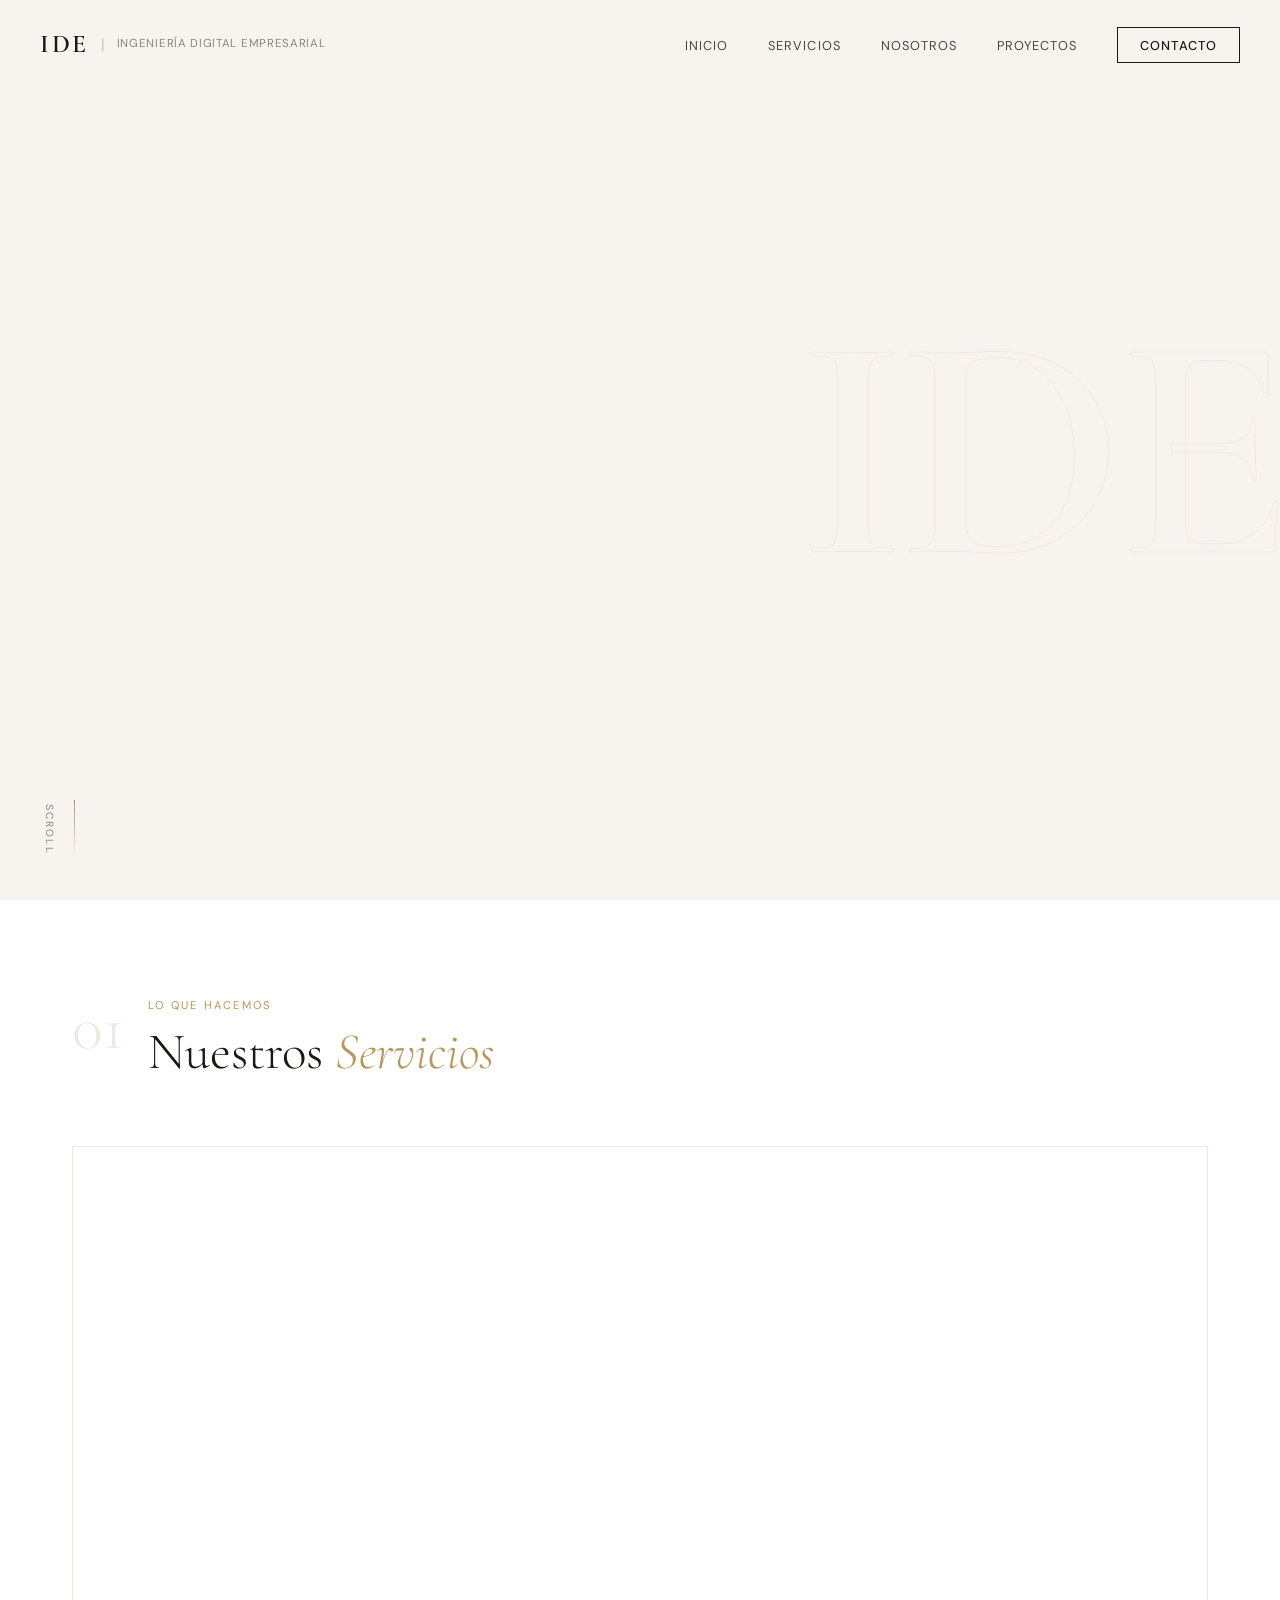
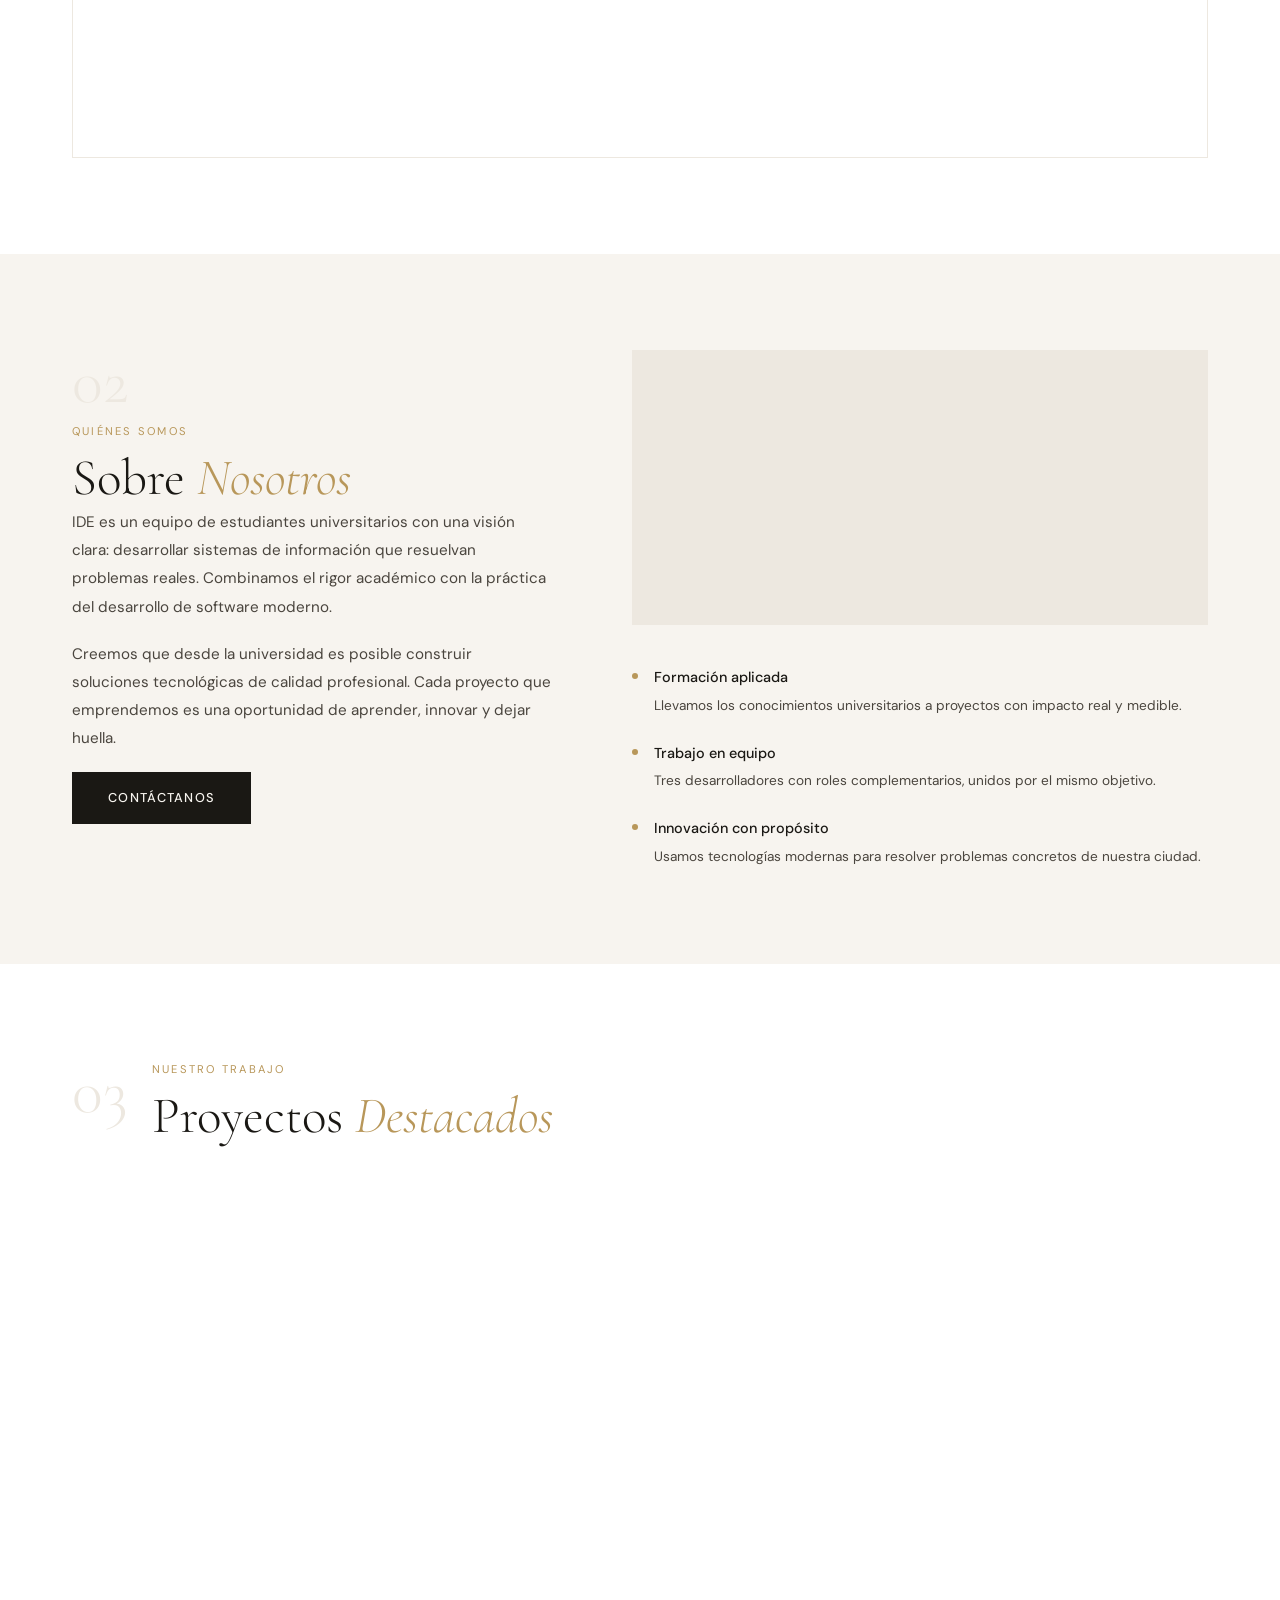
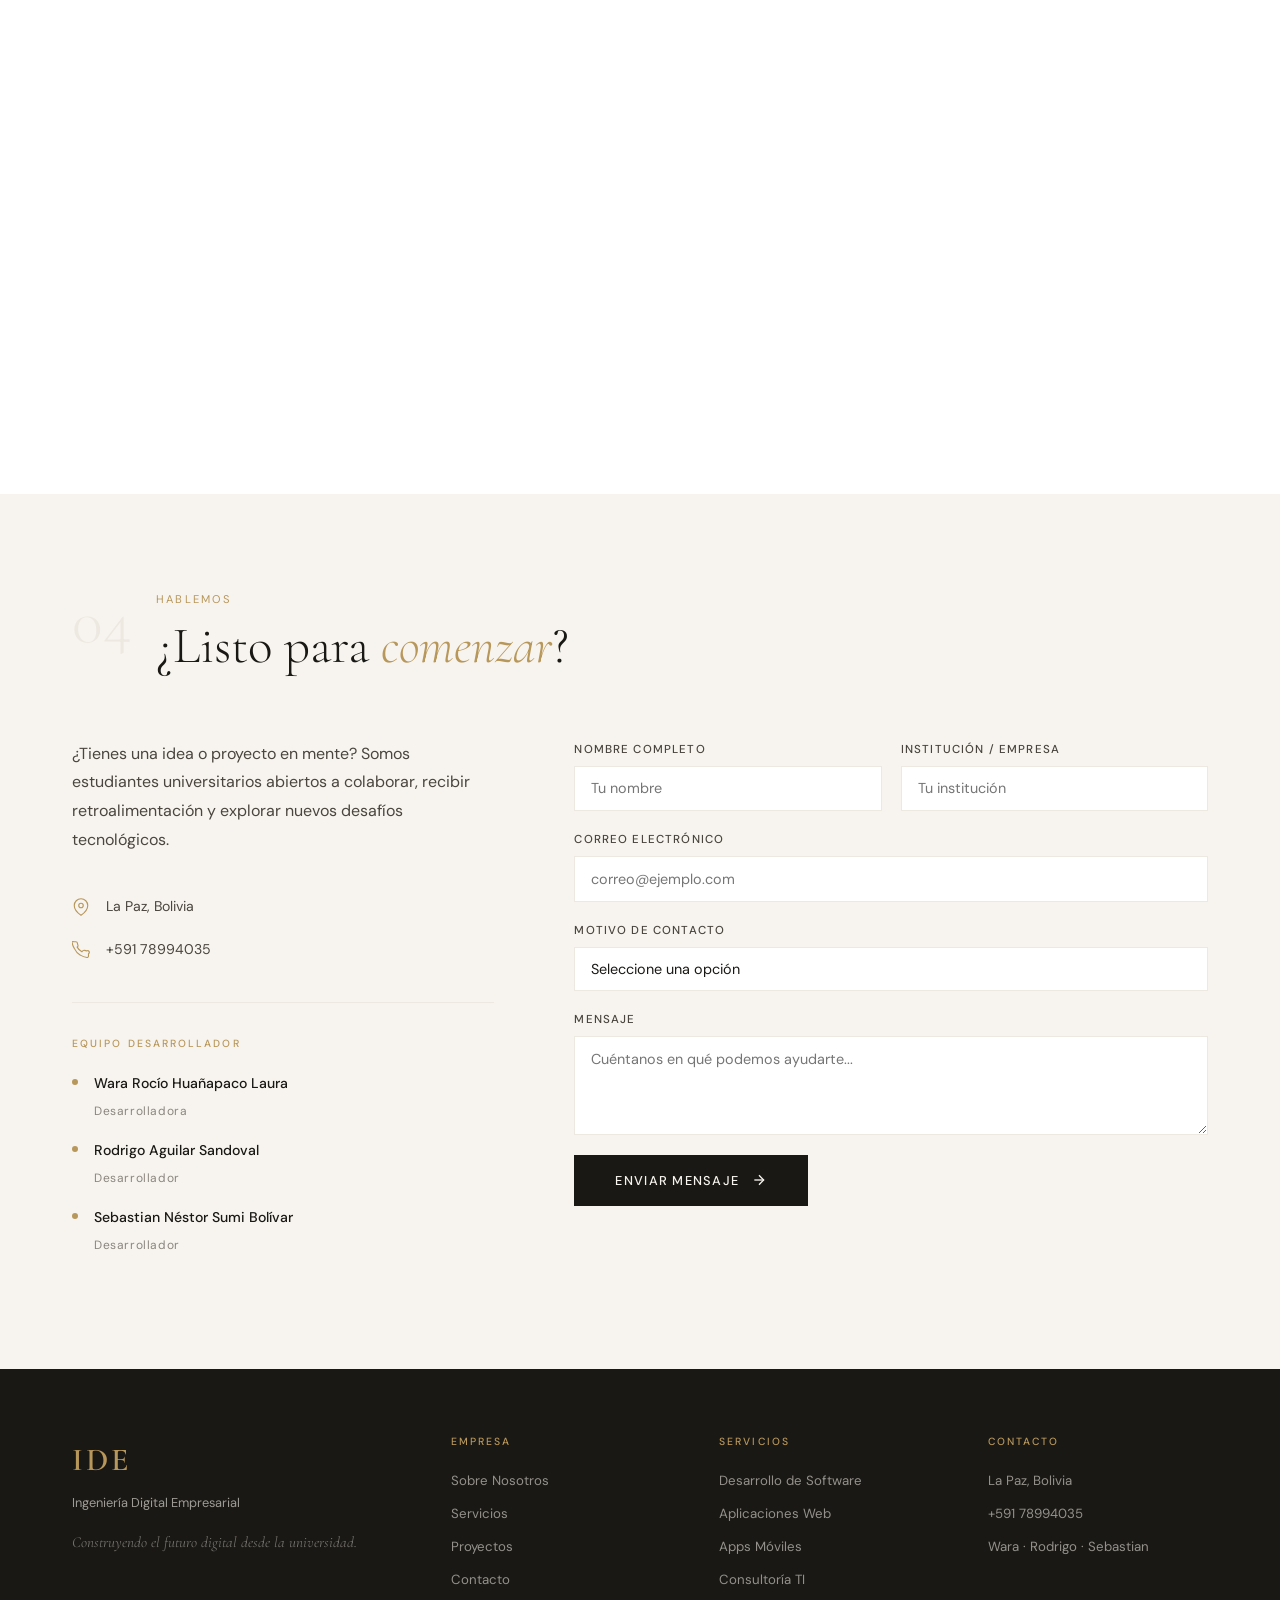
==== index.html @ 684f872c "Mi primer commit" ====
<!DOCTYPE html>
<html lang="es">
<head>
  <meta charset="UTF-8" />
  <meta name="viewport" content="width=device-width, initial-scale=1.0"/>
  <title>IDE — Ingeniería Digital Empresarial</title>
  <link rel="stylesheet" href="css/styles.css" />
  <link rel="preconnect" href="https://fonts.googleapis.com">
  <link rel="preconnect" href="https://fonts.gstatic.com" crossorigin>
  <link href="https://fonts.googleapis.com/css2?family=Cormorant+Garamond:ital,wght@0,300;0,400;0,600;1,300;1,400&family=DM+Sans:wght@300;400;500&display=swap" rel="stylesheet">
</head>
<body>

  <!-- NAVEGACIÓN -->
  <nav class="navbar" id="navbar">
    <div class="nav-logo">
      <span class="logo-acronym">IDE</span>
      <span class="logo-divider">|</span>
      <span class="logo-full">Ingeniería Digital Empresarial</span>
    </div>
    <ul class="nav-links">
      <li><a href="#inicio">Inicio</a></li>
      <li><a href="#servicios">Servicios</a></li>
      <li><a href="#nosotros">Nosotros</a></li>
      <li><a href="#proyectos">Proyectos</a></li>
      <li><a href="#contacto" class="nav-cta">Contacto</a></li>
    </ul>
    <button class="hamburger" id="hamburger" aria-label="Menú">
      <span></span><span></span><span></span>
    </button>
  </nav>

  <!-- MENÚ MÓVIL -->
  <div class="mobile-menu" id="mobileMenu">
    <ul>
      <li><a href="#inicio" class="mobile-link">Inicio</a></li>
      <li><a href="#servicios" class="mobile-link">Servicios</a></li>
      <li><a href="#nosotros" class="mobile-link">Nosotros</a></li>
      <li><a href="#proyectos" class="mobile-link">Proyectos</a></li>
      <li><a href="#contacto" class="mobile-link">Contacto</a></li>
    </ul>
  </div>

  <!-- SECCIÓN HERO / INICIO -->
  <section class="hero" id="inicio">
    <div class="hero-bg-text">IDE</div>

    <div class="hero-content">
      <p class="hero-eyebrow reveal">Ingeniería Digital Empresarial — La Paz, Bolivia</p>
      <h1 class="hero-title reveal">
        Desarrollamos<br/>
        <em>hoy</em> lo que<br/>
        necesitas mañana.
      </h1>
      <p class="hero-subtitle reveal">
        Somos una empresa boliviana de desarrollo de sistemas orientada a empresas privadas e instituciones públicas. Construimos software a medida, aplicaciones web, bases de datos y soluciones de consultoría TI que impulsan la transformación digital de su organización.
      </p>
      <div class="hero-actions reveal">
        <a href="#servicios" class="btn-primary">Nuestros servicios</a>
        <a href="#proyectos" class="btn-ghost">Ver proyectos →</a>
      </div>
    </div>

    <div class="hero-badges reveal">
      <div class="hero-badge">
        <svg viewBox="0 0 20 20" fill="none" stroke="currentColor" stroke-width="1.4">
          <rect x="2" y="4" width="16" height="11" rx="1.5"/>
          <path d="M7 18h6M10 15v3" stroke-linecap="round"/>
          <path d="M6 9l2 2 4-4" stroke-linecap="round" stroke-linejoin="round"/>
        </svg>
        Software a medida
      </div>
      <div class="hero-badge">
        <svg viewBox="0 0 20 20" fill="none" stroke="currentColor" stroke-width="1.4">
          <circle cx="10" cy="10" r="7"/>
          <path d="M3 10h14M10 3c-2 2-3 4.5-3 7s1 5 3 7M10 3c2 2 3 4.5 3 7s-1 5-3 7"/>
        </svg>
        Aplicaciones web
      </div>
      <div class="hero-badge">
        <svg viewBox="0 0 20 20" fill="none" stroke="currentColor" stroke-width="1.4">
          <ellipse cx="10" cy="6" rx="7" ry="2.5"/>
          <path d="M3 6v4c0 1.4 3.1 2.5 7 2.5s7-1.1 7-2.5V6"/>
          <path d="M3 10v4c0 1.4 3.1 2.5 7 2.5s7-1.1 7-2.5v-4"/>
        </svg>
        Bases de datos
      </div>
      <div class="hero-badge">
        <svg viewBox="0 0 20 20" fill="none" stroke="currentColor" stroke-width="1.4">
          <circle cx="10" cy="10" r="3"/>
          <path d="M10 2v2M10 16v2M2 10h2M16 10h2M4.2 4.2l1.4 1.4M14.4 14.4l1.4 1.4M4.2 15.8l1.4-1.4M14.4 5.6l1.4-1.4"/>
        </svg>
        Consultoría TI
      </div>
    </div>

    <div class="hero-scroll">
      <span>Scroll</span>
      <div class="scroll-line"></div>
    </div>
  </section>

  <!-- SECCIÓN SERVICIOS -->
  <section class="services" id="servicios">
    <div class="container">
      <div class="section-header">
        <span class="section-number">01</span>
        <div>
          <p class="section-label">Lo que hacemos</p>
          <h2 class="section-title">Nuestros <em>Servicios</em></h2>
        </div>
      </div>

      <div class="services-grid">
        <div class="service-card reveal-card">
          <div class="service-icon">
            <svg viewBox="0 0 40 40" fill="none" xmlns="http://www.w3.org/2000/svg">
              <rect x="4" y="8" width="32" height="22" rx="2" stroke="currentColor" stroke-width="1.5"/>
              <path d="M13 36h14M20 30v6" stroke="currentColor" stroke-width="1.5" stroke-linecap="round"/>
              <path d="M10 16l4 4-4 4M18 24h8" stroke="currentColor" stroke-width="1.5" stroke-linecap="round" stroke-linejoin="round"/>
            </svg>
          </div>
          <h3>Desarrollo de Software</h3>
          <p>Sistemas a medida diseñados para optimizar sus operaciones empresariales con tecnología de vanguardia.</p>
          <a href="#contacto" class="service-link">Saber más →</a>
        </div>

        <div class="service-card reveal-card">
          <div class="service-icon">
            <svg viewBox="0 0 40 40" fill="none" xmlns="http://www.w3.org/2000/svg">
              <circle cx="20" cy="20" r="14" stroke="currentColor" stroke-width="1.5"/>
              <path d="M6 20h28M20 6c-4 4-6 9-6 14s2 10 6 14M20 6c4 4 6 9 6 14s-2 10-6 14" stroke="currentColor" stroke-width="1.5"/>
            </svg>
          </div>
          <h3>Aplicaciones Web</h3>
          <p>Plataformas digitales responsivas y de alto rendimiento que conectan su negocio con el mundo.</p>
          <a href="#contacto" class="service-link">Saber más →</a>
        </div>

        <div class="service-card reveal-card">
          <div class="service-icon">
            <svg viewBox="0 0 40 40" fill="none" xmlns="http://www.w3.org/2000/svg">
              <rect x="8" y="6" width="16" height="28" rx="2" stroke="currentColor" stroke-width="1.5"/>
              <rect x="18" y="10" width="14" height="22" rx="2" stroke="currentColor" stroke-width="1.5"/>
              <circle cx="16" cy="30" r="1.5" fill="currentColor"/>
            </svg>
          </div>
          <h3>Apps Móviles</h3>
          <p>Aplicaciones nativas y multiplataforma que llevan su empresa a la palma de la mano de sus clientes.</p>
          <a href="#contacto" class="service-link">Saber más →</a>
        </div>

        <div class="service-card reveal-card">
          <div class="service-icon">
            <svg viewBox="0 0 40 40" fill="none" xmlns="http://www.w3.org/2000/svg">
              <path d="M8 14l12-8 12 8v14l-12 8-12-8V14z" stroke="currentColor" stroke-width="1.5"/>
              <path d="M8 14l12 8 12-8M20 22v14" stroke="currentColor" stroke-width="1.5"/>
            </svg>
          </div>
          <h3>Bases de Datos</h3>
          <p>Arquitectura y gestión de datos empresariales con seguridad, integridad y eficiencia garantizadas.</p>
          <a href="#contacto" class="service-link">Saber más →</a>
        </div>

        <div class="service-card reveal-card">
          <div class="service-icon">
            <svg viewBox="0 0 40 40" fill="none" xmlns="http://www.w3.org/2000/svg">
              <path d="M20 4l14 7v10c0 7-6 13-14 15C12 34 6 28 6 21V11L20 4z" stroke="currentColor" stroke-width="1.5"/>
              <path d="M14 20l4 4 8-8" stroke="currentColor" stroke-width="1.5" stroke-linecap="round" stroke-linejoin="round"/>
            </svg>
          </div>
          <h3>Ciberseguridad</h3>
          <p>Protección integral de activos digitales, auditorías de seguridad y sistemas de defensa proactiva.</p>
          <a href="#contacto" class="service-link">Saber más →</a>
        </div>

        <div class="service-card reveal-card">
          <div class="service-icon">
            <svg viewBox="0 0 40 40" fill="none" xmlns="http://www.w3.org/2000/svg">
              <rect x="4" y="10" width="14" height="10" rx="2" stroke="currentColor" stroke-width="1.5"/>
              <rect x="22" y="10" width="14" height="10" rx="2" stroke="currentColor" stroke-width="1.5"/>
              <rect x="13" y="26" width="14" height="10" rx="2" stroke="currentColor" stroke-width="1.5"/>
              <path d="M11 20v3h18v-3M20 23v3" stroke="currentColor" stroke-width="1.5" stroke-linecap="round"/>
            </svg>
          </div>
          <h3>Consultoría TI</h3>
          <p>Asesoría estratégica en transformación digital, arquitectura de sistemas e innovación tecnológica.</p>
          <a href="#contacto" class="service-link">Saber más →</a>
        </div>
      </div>
    </div>
  </section>

  <!-- SECCIÓN SOBRE NOSOTROS -->
  <section class="about" id="nosotros">
    <div class="container">
      <div class="about-grid">
        <div class="about-left">
          <span class="section-number">02</span>
          <p class="section-label">Quiénes somos</p>
          <h2 class="section-title">Sobre <em>Nosotros</em></h2>
          <p class="about-desc">
            IDE es un equipo de estudiantes universitarios con una visión clara: desarrollar sistemas de información que resuelvan problemas reales. Combinamos el rigor académico con la práctica del desarrollo de software moderno.
          </p>
          <p class="about-desc">
            Creemos que desde la universidad es posible construir soluciones tecnológicas de calidad profesional. Cada proyecto que emprendemos es una oportunidad de aprender, innovar y dejar huella.
          </p>
          <a href="#contacto" class="btn-primary">Contáctanos</a>
        </div>

        <div class="about-right">
          <div class="stats-grid">
            <div class="stat-item reveal-card">
              <span class="stat-number">1</span>
              <span class="stat-label">Proyecto en desarrollo</span>
            </div>
            <div class="stat-item reveal-card">
              <span class="stat-number">3</span>
              <span class="stat-label">Desarrolladores</span>
            </div>
            <div class="stat-item reveal-card">
              <span class="stat-number">100</span>
              <span class="stat-label">% Compromiso académico</span>
            </div>
            <div class="stat-item reveal-card">
              <span class="stat-number">6</span>
              <span class="stat-label">Tecnologías aplicadas</span>
            </div>
          </div>

          <div class="values-list">
            <div class="value-item">
              <span class="value-dot"></span>
              <div>
                <strong>Formación aplicada</strong>
                <p>Llevamos los conocimientos universitarios a proyectos con impacto real y medible.</p>
              </div>
            </div>
            <div class="value-item">
              <span class="value-dot"></span>
              <div>
                <strong>Trabajo en equipo</strong>
                <p>Tres desarrolladores con roles complementarios, unidos por el mismo objetivo.</p>
              </div>
            </div>
            <div class="value-item">
              <span class="value-dot"></span>
              <div>
                <strong>Innovación con propósito</strong>
                <p>Usamos tecnologías modernas para resolver problemas concretos de nuestra ciudad.</p>
              </div>
            </div>
          </div>
        </div>
      </div>
    </div>
  </section>

  <!-- SECCIÓN PORTAFOLIO / PROYECTOS -->
  <section class="portfolio" id="proyectos">
    <div class="container">
      <div class="section-header">
        <span class="section-number">03</span>
        <div>
          <p class="section-label">Nuestro trabajo</p>
          <h2 class="section-title">Proyectos <em>Destacados</em></h2>
        </div>
      </div>

      <div class="portfolio-grid portfolio-single">
        <div class="portfolio-item large reveal-card">
          <div class="portfolio-img portfolio-img-1"></div>
          <div class="portfolio-info">
            <span class="portfolio-tag">Sistema de Información Geográfica · En Desarrollo</span>
            <h3>SIG para la Planificación y Toma de Decisiones en la Selección de Establecimientos de Entretenimiento Nocturno en La Paz</h3>
            <p>Proyecto universitario que integra tecnología de información geográfica (GIS) para analizar, visualizar y apoyar la toma de decisiones en la localización de establecimientos de entretenimiento nocturno en la ciudad de La Paz. El sistema permite cruzar variables espaciales, demográficas y normativas para generar recomendaciones fundamentadas.</p>
            <div class="portfolio-badges">
              <span class="portfolio-badge">GIS / Mapas</span>
              <span class="portfolio-badge">Análisis espacial</span>
              <span class="portfolio-badge">Toma de decisiones</span>
              <span class="portfolio-badge">La Paz, Bolivia</span>
            </div>
            <a href="#contacto" class="portfolio-link">Contactar al equipo →</a>
          </div>
        </div>

        <div class="portfolio-coming reveal-card">
          <div class="coming-icon">
            <svg viewBox="0 0 40 40" fill="none" xmlns="http://www.w3.org/2000/svg">
              <circle cx="20" cy="20" r="15" stroke="currentColor" stroke-width="1.2" stroke-dasharray="4 3"/>
              <path d="M20 12v8l5 3" stroke="currentColor" stroke-width="1.5" stroke-linecap="round"/>
            </svg>
          </div>
          <p class="coming-label">Próximos proyectos</p>
          <p class="coming-desc">Estamos en constante desarrollo. Nuevos sistemas se sumarán a medida que avancemos en nuestra formación.</p>
        </div>
      </div>
    </div>
  </section>

  <!-- SECCIÓN CONTACTO -->
  <section class="contact" id="contacto">
    <div class="container">
      <div class="section-header">
        <span class="section-number">04</span>
        <div>
          <p class="section-label">Hablemos</p>
          <h2 class="section-title">¿Listo para <em>comenzar</em>?</h2>
        </div>
      </div>

      <div class="contact-grid">
        <div class="contact-info">
          <p class="contact-intro">
            ¿Tienes una idea o proyecto en mente? Somos estudiantes universitarios abiertos a colaborar, recibir retroalimentación y explorar nuevos desafíos tecnológicos.
          </p>
          <div class="contact-details">
            <div class="contact-item">
              <svg viewBox="0 0 24 24" fill="none" stroke="currentColor" stroke-width="1.5">
                <path d="M21 10c0 7-9 13-9 13s-9-6-9-13a9 9 0 0118 0z"/>
                <circle cx="12" cy="10" r="3"/>
              </svg>
              <span>La Paz, Bolivia</span>
            </div>
            <div class="contact-item">
              <svg viewBox="0 0 24 24" fill="none" stroke="currentColor" stroke-width="1.5">
                <path d="M22 16.92v3a2 2 0 01-2.18 2 19.79 19.79 0 01-8.63-3.07A19.5 19.5 0 013.07 9.81a19.79 19.79 0 01-3.07-8.68A2 2 0 012.18 1h3a2 2 0 012 1.72c.127.96.361 1.903.7 2.81a2 2 0 01-.45 2.11L6.91 8.16a16 16 0 006.29 6.29l1.52-1.52a2 2 0 012.11-.45c.907.339 1.85.573 2.81.7A2 2 0 0122 16.92z"/>
              </svg>
              <span>+591 78994035</span>
            </div>
          </div>

          <div class="team-list">
            <p class="team-title">Equipo desarrollador</p>
            <div class="team-member">
              <span class="team-dot"></span>
              <div>
                <strong>Wara Rocío Huañapaco Laura</strong>
                <span>Desarrolladora</span>
              </div>
            </div>
            <div class="team-member">
              <span class="team-dot"></span>
              <div>
                <strong>Rodrigo Aguilar Sandoval</strong>
                <span>Desarrollador</span>
              </div>
            </div>
            <div class="team-member">
              <span class="team-dot"></span>
              <div>
                <strong>Sebastian Néstor Sumi Bolívar</strong>
                <span>Desarrollador</span>
              </div>
            </div>
          </div>
        </div>

        <form class="contact-form" id="contactForm">
          <div class="form-row">
            <div class="form-group">
              <label for="nombre">Nombre completo</label>
              <input type="text" id="nombre" name="nombre" placeholder="Tu nombre" required/>
            </div>
            <div class="form-group">
              <label for="empresa">Institución / Empresa</label>
              <input type="text" id="empresa" name="empresa" placeholder="Tu institución"/>
            </div>
          </div>
          <div class="form-group">
            <label for="email">Correo electrónico</label>
            <input type="email" id="email" name="email" placeholder="correo@ejemplo.com" required/>
          </div>
          <div class="form-group">
            <label for="servicio">Motivo de contacto</label>
            <select id="servicio" name="servicio">
              <option value="">Seleccione una opción</option>
              <option>Consulta sobre el proyecto SIG</option>
              <option>Propuesta de colaboración</option>
              <option>Desarrollo de software</option>
              <option>Otro</option>
            </select>
          </div>
          <div class="form-group">
            <label for="mensaje">Mensaje</label>
            <textarea id="mensaje" name="mensaje" rows="4" placeholder="Cuéntanos en qué podemos ayudarte..."></textarea>
          </div>
          <button type="submit" class="btn-submit">
            <span>Enviar mensaje</span>
            <svg viewBox="0 0 24 24" fill="none" stroke="currentColor" stroke-width="2">
              <line x1="5" y1="12" x2="19" y2="12"/>
              <polyline points="12 5 19 12 12 19"/>
            </svg>
          </button>
          <div class="form-success" id="formSuccess">
            ✓ Mensaje enviado. Nos pondremos en contacto pronto.
          </div>
      </div>
    </div>
  </section>

  <!-- FOOTER -->
  <footer class="footer">
    <div class="container">
      <div class="footer-top">
        <div class="footer-brand">
          <span class="logo-acronym">IDE</span>
          <p>Ingeniería Digital Empresarial</p>
          <p class="footer-tagline">Construyendo el futuro digital desde la universidad.</p>
        </div>
        <div class="footer-links-group">
          <h4>Empresa</h4>
          <ul>
            <li><a href="#nosotros">Sobre Nosotros</a></li>
            <li><a href="#servicios">Servicios</a></li>
            <li><a href="#proyectos">Proyectos</a></li>
            <li><a href="#contacto">Contacto</a></li>
          </ul>
        </div>
        <div class="footer-links-group">
          <h4>Servicios</h4>
          <ul>
            <li><a href="#servicios">Desarrollo de Software</a></li>
            <li><a href="#servicios">Aplicaciones Web</a></li>
            <li><a href="#servicios">Apps Móviles</a></li>
            <li><a href="#servicios">Consultoría TI</a></li>
          </ul>
        </div>
        <div class="footer-links-group">
          <h4>Contacto</h4>
          <ul>
            <li>La Paz, Bolivia</li>
            <li>+591 78994035</li>
            <li>Wara · Rodrigo · Sebastian</li>
          </ul>
---- css/styles.css ----
/* ===================================================
   IDE — Ingeniería Digital Empresarial
   Stylesheet: Minimalista & Elegante
   =================================================== */

/* --- Variables --- */
:root {
  --cream: #F7F4EF;
  --cream-dark: #EDE8E0;
  --ink: #1A1814;
  --ink-light: #4A453E;
  --ink-muted: #8A857E;
  --gold: #B8975A;
  --gold-light: #D4B483;
  --white: #FFFFFF;
  --font-display: 'Cormorant Garamond', Georgia, serif;
  --font-body: 'DM Sans', sans-serif;
  --transition: 0.4s cubic-bezier(0.25, 0.46, 0.45, 0.94);
  --shadow-sm: 0 2px 20px rgba(26,24,20,0.06);
  --shadow-md: 0 8px 40px rgba(26,24,20,0.10);
  --shadow-lg: 0 20px 60px rgba(26,24,20,0.14);
}

/* --- Reset & Base --- */
*, *::before, *::after { box-sizing: border-box; margin: 0; padding: 0; }

html { scroll-behavior: smooth; font-size: 16px; }

body {
  font-family: var(--font-body);
  background-color: var(--cream);
  color: var(--ink);
  line-height: 1.7;
  overflow-x: hidden;
}

a { text-decoration: none; color: inherit; }
ul { list-style: none; }
img { max-width: 100%; display: block; }

::selection { background: var(--gold-light); color: var(--ink); }

/* --- Container --- */
.container {
  max-width: 1200px;
  margin: 0 auto;
  padding: 0 2rem;
}

/* --- Scrollbar --- */
::-webkit-scrollbar { width: 4px; }
::-webkit-scrollbar-track { background: var(--cream); }
::-webkit-scrollbar-thumb { background: var(--gold); }

/* ===================================================
   NAVBAR
   =================================================== */
.navbar {
  position: fixed;
  top: 0;
  left: 0;
  width: 100%;
  z-index: 1000;
  padding: 1.4rem 2.5rem;
  display: flex;
  align-items: center;
  justify-content: space-between;
  background: rgba(247,244,239,0.92);
  backdrop-filter: blur(12px);
  -webkit-backdrop-filter: blur(12px);
  border-bottom: 1px solid transparent;
  transition: border-color var(--transition), padding var(--transition), box-shadow var(--transition);
}

.navbar.scrolled {
  border-bottom-color: var(--cream-dark);
  box-shadow: var(--shadow-sm);
  padding: 1rem 2.5rem;
}

.nav-logo {
  display: flex;
  align-items: center;
  gap: 0.75rem;
  font-family: var(--font-body);
}

.logo-acronym {
  font-family: var(--font-display);
  font-size: 1.6rem;
  font-weight: 600;
  letter-spacing: 0.1em;
  color: var(--ink);
}

.logo-divider {
  color: var(--gold);
  font-weight: 300;
  opacity: 0.6;
}

.logo-full {
  font-size: 0.72rem;
  font-weight: 400;
  color: var(--ink-muted);
  letter-spacing: 0.06em;
  text-transform: uppercase;
}

.nav-links {
  display: flex;
  align-items: center;
  gap: 2.5rem;
}

.nav-links a {
  font-size: 0.8rem;
  font-weight: 400;
  letter-spacing: 0.08em;
  text-transform: uppercase;
  color: var(--ink-light);
  transition: color var(--transition);
  position: relative;
}

.nav-links a::after {
  content: '';
  position: absolute;
  bottom: -3px;
  left: 0;
  width: 0;
  height: 1px;
  background: var(--gold);
  transition: width var(--transition);
}

.nav-links a:hover { color: var(--ink); }
.nav-links a:hover::after { width: 100%; }

.nav-cta {
  padding: 0.55rem 1.4rem !important;
  border: 1px solid var(--ink) !important;
  color: var(--ink) !important;
  font-weight: 500 !important;
  transition: background var(--transition), color var(--transition) !important;
}

.nav-cta:hover {
  background: var(--ink) !important;
  color: var(--cream) !important;
}

.nav-cta::after { display: none !important; }

/* Hamburger */
.hamburger {
  display: none;
  flex-direction: column;
  gap: 5px;
  cursor: pointer;
  background: none;
  border: none;
  padding: 4px;
}

.hamburger span {
  display: block;
  width: 24px;
  height: 1.5px;
  background: var(--ink);
  transition: var(--transition);
}

/* Mobile Menu */
.mobile-menu {
  display: none;
  position: fixed;
  top: 0;
  left: 0;
  width: 100%;
  height: 100vh;
  background: var(--cream);
  z-index: 999;
  flex-direction: column;
  align-items: center;
  justify-content: center;
  opacity: 0;
  pointer-events: none;
  transition: opacity var(--transition);
}

.mobile-menu.open {
  opacity: 1;
  pointer-events: all;
}

.mobile-menu ul {
  display: flex;
  flex-direction: column;
  gap: 2rem;
  text-align: center;
}

.mobile-menu a {
  font-family: var(--font-display);
  font-size: 2.5rem;
  font-weight: 300;
  color: var(--ink);
  letter-spacing: 0.02em;
  transition: color var(--transition);
}

.mobile-menu a:hover { color: var(--gold); }

/* ===================================================
   HERO
   =================================================== */
.hero {
  min-height: 100vh;
  display: flex;
  flex-direction: column;
  justify-content: center;
  position: relative;
  overflow: hidden;
  padding: 8rem 2.5rem 5rem;
  background: var(--cream);
}

.hero-bg-text {
  position: absolute;
  right: -0.02em;
  top: 50%;
  transform: translateY(-50%);
  font-family: var(--font-display);
  font-size: clamp(12rem, 25vw, 22rem);
  font-weight: 600;
  color: transparent;
  -webkit-text-stroke: 1px rgba(184,151,90,0.12);
  letter-spacing: -0.02em;
  line-height: 1;
  pointer-events: none;
  user-select: none;
}

.hero-content {
  max-width: 760px;
  position: relative;
  z-index: 1;
}

.hero-eyebrow {
  font-size: 0.72rem;
  font-weight: 400;
  letter-spacing: 0.2em;
  text-transform: uppercase;
  color: var(--gold);
  margin-bottom: 1.5rem;
  opacity: 0;
  transform: translateY(20px);
  animation: fadeUp 0.8s var(--transition) 0.2s forwards;
}

.hero-title {
  font-family: var(--font-display);
  font-size: clamp(3.2rem, 6.5vw, 6rem);
  font-weight: 300;
  line-height: 1.08;
  letter-spacing: -0.02em;
  color: var(--ink);
  margin-bottom: 1.5rem;
  opacity: 0;
  transform: translateY(30px);
  animation: fadeUp 0.9s var(--transition) 0.35s forwards;
}

.hero-title em {
  font-style: italic;
  color: var(--gold);
}

.hero-subtitle {
  font-size: 1rem;
  color: var(--ink-light);
  max-width: 560px;
  line-height: 1.8;
  margin-bottom: 2.5rem;
  opacity: 0;
  transform: translateY(20px);
  animation: fadeUp 0.9s var(--transition) 0.5s forwards;
}

.hero-actions {
  display: flex;
  align-items: center;
  gap: 2rem;
  margin-bottom: 3.5rem;
  opacity: 0;
  transform: translateY(20px);
  animation: fadeUp 0.9s var(--transition) 0.65s forwards;
}

/* Badges de servicios en el hero */
.hero-badges {
  display: flex;
  flex-wrap: wrap;
  gap: 0.75rem;
  position: relative;
  z-index: 1;
  opacity: 0;
  transform: translateY(20px);
  animation: fadeUp 0.9s var(--transition) 0.8s forwards;
}

.hero-badge {
  display: inline-flex;
  align-items: center;
  gap: 0.5rem;
  padding: 0.5rem 1.1rem;
  border: 1px solid var(--cream-dark);
  background: var(--white);
  font-size: 0.75rem;
  font-weight: 400;
  color: var(--ink-light);
  letter-spacing: 0.04em;
  transition: border-color var(--transition), color var(--transition), background var(--transition);
}

.hero-badge svg {
  width: 15px;
  height: 15px;
  color: var(--gold);
  flex-shrink: 0;
}

.hero-badge:hover {
  border-color: var(--gold);
  color: var(--ink);
  background: rgba(184,151,90,0.05);
}

.hero-scroll {
  position: absolute;
  bottom: 2.5rem;
  left: 2.5rem;
  display: flex;
  align-items: center;
  gap: 1rem;
  opacity: 0;
  animation: fadeIn 1s ease 1.2s forwards;
}

.hero-scroll span {
  font-size: 0.65rem;
  letter-spacing: 0.2em;
  text-transform: uppercase;
  color: var(--ink-muted);
  writing-mode: vertical-rl;
}

.scroll-line {
  width: 1px;
  height: 60px;
  background: linear-gradient(to bottom, var(--gold), transparent);
  animation: scrollPulse 2s ease-in-out infinite;
}

@media (max-width: 768px) {
  .hero { padding: 6rem 1.5rem 3rem; }
  .hero-bg-text { font-size: 10rem; opacity: 0.5; }
  .hero-actions { flex-direction: column; align-items: flex-start; gap: 1rem; }
  .hero-scroll { display: none; }
  .hero-badges { gap: 0.5rem; }
  .hero-badge { font-size: 0.7rem; padding: 0.45rem 0.85rem; }
}

/* ===================================================
   BUTTONS
   =================================================== */
.btn-primary {
  display: inline-flex;
  align-items: center;
  padding: 0.9rem 2.2rem;
  background: var(--ink);
  color: var(--cream);
  font-size: 0.8rem;
  font-weight: 500;
  letter-spacing: 0.1em;
  text-transform: uppercase;
  border: 1px solid var(--ink);
  transition: background var(--transition), color var(--transition), border-color var(--transition);
}

.btn-primary:hover {
  background: var(--gold);
  border-color: var(--gold);
  color: var(--cream);
}

.btn-ghost {
  display: inline-flex;
  align-items: center;
  font-size: 0.85rem;
  font-weight: 400;
  color: var(--ink-light);
  letter-spacing: 0.05em;
  transition: color var(--transition);
  gap: 0.3rem;
}

.btn-ghost:hover { color: var(--gold); }

/* ===================================================
   SECTION COMMONS
   =================================================== */
section { padding: 6rem 0; }

.section-header {
  display: flex;
  align-items: flex-start;
  gap: 1.5rem;
  margin-bottom: 4rem;
}

.section-number {
  font-family: var(--font-display);
  font-size: 4rem;
  font-weight: 300;
  color: var(--cream-dark);
  line-height: 1;
  user-select: none;
  flex-shrink: 0;
}

.section-label {
  font-size: 0.7rem;
  font-weight: 400;
  letter-spacing: 0.2em;
  text-transform: uppercase;
  color: var(--gold);
  margin-bottom: 0.5rem;
}

.section-title {
  font-family: var(--font-display);
  font-size: clamp(2.2rem, 4vw, 3.2rem);
  font-weight: 300;
  line-height: 1.15;
  color: var(--ink);
}

.section-title em {
  font-style: italic;
  color: var(--gold);
}

/* ===================================================
   SERVICES
   =================================================== */
.services { background: var(--white); }

.services-grid {
  display: grid;
  grid-template-columns: repeat(3, 1fr);
  gap: 0;
  border: 1px solid var(--cream-dark);
}

.service-card {
  padding: 2.5rem 2rem;
  border-right: 1px solid var(--cream-dark);
  border-bottom: 1px solid var(--cream-dark);
  transition: background var(--transition), transform var(--transition);
  cursor: default;
  position: relative;
  overflow: hidden;
}

.service-card::before {
  content: '';
  position: absolute;
  bottom: 0; left: 0;
  width: 0; height: 2px;
  background: var(--gold);
  transition: width var(--transition);
}

.service-card:hover::before { width: 100%; }
.service-card:hover { background: var(--cream); }
.service-card:nth-child(3n) { border-right: none; }
.service-card:nth-last-child(-n+3) { border-bottom: none; }

.service-icon {
  width: 40px;
  height: 40px;
  color: var(--gold);
  margin-bottom: 1.2rem;
}

.service-card h3 {
  font-family: var(--font-display);
  font-size: 1.3rem;
  font-weight: 400;
  margin-bottom: 0.75rem;
  color: var(--ink);
}

.service-card p {
  font-size: 0.88rem;
  color: var(--ink-light);
  line-height: 1.7;
  margin-bottom: 1.2rem;
}

.service-link {
  font-size: 0.78rem;
  font-weight: 500;
  letter-spacing: 0.05em;
  color: var(--gold);
  transition: letter-spacing var(--transition);
}

.service-link:hover { letter-spacing: 0.1em; }

/* ===================================================
   ABOUT
   =================================================== */
.about { background: var(--cream); }

.about-grid {
  display: grid;
  grid-template-columns: 1fr 1.2fr;
  gap: 5rem;
  align-items: start;
}

.about-left .section-number {
  display: block;
  margin-bottom: 0.5rem;
}

.about-desc {
  font-size: 0.95rem;
  color: var(--ink-light);
  line-height: 1.85;
  margin-bottom: 1.2rem;
}

.stats-grid {
  display: grid;
  grid-template-columns: 1fr 1fr;
  gap: 1px;
  background: var(--cream-dark);
  border: 1px solid var(--cream-dark);
  margin-bottom: 2.5rem;
}

.stat-item {
  background: var(--white);
  padding: 1.8rem;
  text-align: center;
}

.stat-number {
  display: block;
  font-family: var(--font-display);
  font-size: 2.8rem;
  font-weight: 300;
  color: var(--gold);
  line-height: 1;
  margin-bottom: 0.4rem;
}

.stat-label {
  font-size: 0.75rem;
  color: var(--ink-muted);
  text-transform: uppercase;
  letter-spacing: 0.08em;
}

.values-list {
  display: flex;
  flex-direction: column;
  gap: 1.5rem;
}

.value-item {
  display: flex;
  gap: 1rem;
  align-items: flex-start;
}

.value-dot {
  width: 6px;
  height: 6px;
  border-radius: 50%;
  background: var(--gold);
  margin-top: 0.5rem;
  flex-shrink: 0;
}

.value-item strong {
  display: block;
  font-size: 0.9rem;
  font-weight: 500;
  color: var(--ink);
  margin-bottom: 0.25rem;
}

.value-item p {
  font-size: 0.85rem;
  color: var(--ink-light);
}

/* ===================================================
   PORTFOLIO
   =================================================== */
.portfolio { background: var(--white); }

.portfolio-grid {
  display: grid;
  grid-template-columns: repeat(3, 1fr);
  grid-template-rows: auto auto;
  gap: 1.5rem;
}

.portfolio-item {
  border: 1px solid var(--cream-dark);
  overflow: hidden;
  transition: box-shadow var(--transition);
}

.portfolio-item:hover { box-shadow: var(--shadow-md); }

.portfolio-item.large {
  grid-column: span 2;
}

.portfolio-img {
  height: 220px;
  position: relative;
  overflow: hidden;
}

.portfolio-item.large .portfolio-img {
  height: 280px;
}

/* Gradient placeholders for portfolio images */
.portfolio-img-1 { background: linear-gradient(135deg, #1A1814 0%, #4A3820 50%, #B8975A 100%); }
.portfolio-img-2 { background: linear-gradient(135deg, #2A3540 0%, #3A5060 50%, #8AAFCA 100%); }
.portfolio-img-3 { background: linear-gradient(135deg, #2A2820 0%, #5A4A30 50%, #D4B483 100%); }
.portfolio-img-4 { background: linear-gradient(135deg, #1A2520 0%, #2A4535 50%, #6A9E7A 100%); }
.portfolio-img-5 { background: linear-gradient(135deg, #251A1A 0%, #452A2A 50%, #9E6A6A 100%); }

.portfolio-img::after {
  content: '';
  position: absolute;
  inset: 0;
  background: linear-gradient(to bottom, transparent 50%, rgba(26,24,20,0.4) 100%);
}

.portfolio-info {
  padding: 1.5rem;
}

.portfolio-tag {
  font-size: 0.65rem;
  font-weight: 500;
  letter-spacing: 0.15em;
  text-transform: uppercase;
  color: var(--gold);
  background: rgba(184,151,90,0.1);
  padding: 0.2rem 0.7rem;
  display: inline-block;
  margin-bottom: 0.75rem;
}

.portfolio-info h3 {
  font-family: var(--font-display);
  font-size: 1.2rem;
  font-weight: 400;
  color: var(--ink);
  margin-bottom: 0.5rem;
}

.portfolio-info p {
  font-size: 0.83rem;
  color: var(--ink-light);
  line-height: 1.65;
  margin-bottom: 1rem;
}

.portfolio-link {
  font-size: 0.78rem;
  font-weight: 500;
  color: var(--gold);
  letter-spacing: 0.05em;
  transition: letter-spacing var(--transition);
}

.portfolio-link:hover { letter-spacing: 0.12em; }

/* ===================================================
   CONTACT
   =================================================== */
.contact { background: var(--cream); }

.contact-grid {
  display: grid;
  grid-template-columns: 1fr 1.5fr;
  gap: 5rem;
  align-items: start;
}

.contact-intro {
  font-size: 1rem;
  color: var(--ink-light);
  line-height: 1.8;
  margin-bottom: 2.5rem;
}

.contact-details {
  display: flex;
  flex-direction: column;
  gap: 1.2rem;
}

.contact-item {
  display: flex;
  align-items: center;
  gap: 1rem;
  font-size: 0.88rem;
  color: var(--ink-light);
}

.contact-item svg {
  width: 18px;
  height: 18px;
  color: var(--gold);
  flex-shrink: 0;
}

/* Form */
.contact-form {
  display: flex;
  flex-direction: column;
  gap: 1.2rem;
}

.form-row {
  display: grid;
  grid-template-columns: 1fr 1fr;
  gap: 1.2rem;
}

.form-group {
  display: flex;
  flex-direction: column;
  gap: 0.4rem;
}

.form-group label {
  font-size: 0.72rem;
  font-weight: 500;
  letter-spacing: 0.1em;
  text-transform: uppercase;
  color: var(--ink-light);
}

.form-group input,
.form-group select,
.form-group textarea {
  padding: 0.8rem 1rem;
  border: 1px solid var(--cream-dark);
  background: var(--white);
  color: var(--ink);
  font-family: var(--font-body);
  font-size: 0.9rem;
  outline: none;
  transition: border-color var(--transition);
  -webkit-appearance: none;
}

.form-group input:focus,
.form-group select:focus,
.form-group textarea:focus {
  border-color: var(--gold);
}

.form-group textarea { resize: vertical; }

.btn-submit {
  display: inline-flex;
  align-items: center;
  justify-content: center;
  gap: 0.75rem;
  padding: 1rem 2.5rem;
  background: var(--ink);
  color: var(--cream);
  font-family: var(--font-body);
  font-size: 0.8rem;
  font-weight: 500;
  letter-spacing: 0.1em;
  text-transform: uppercase;
  border: 1px solid var(--ink);
  cursor: pointer;
  transition: background var(--transition), border-color var(--transition);
  width: fit-content;
}

.btn-submit svg { width: 16px; height: 16px; transition: transform var(--transition); }
.btn-submit:hover { background: var(--gold); border-color: var(--gold); }
.btn-submit:hover svg { transform: translateX(4px); }

.form-success {
  display: none;
  font-size: 0.85rem;
  color: #5A8A5A;
  padding: 0.8rem 1rem;
  background: rgba(90,138,90,0.08);
  border: 1px solid rgba(90,138,90,0.25);
}

/* ===================================================
   FOOTER
   =================================================== */
.footer {
  background: var(--ink);
  color: var(--cream);
  padding: 4rem 0 2rem;
}

.footer-top {
  display: grid;
  grid-template-columns: 1.5fr 1fr 1fr 1fr;
  gap: 3rem;
  padding-bottom: 3rem;
  border-bottom: 1px solid rgba(247,244,239,0.1);
}

.footer-brand .logo-acronym {
  display: block;
  font-family: var(--font-display);
  font-size: 2rem;
  font-weight: 600;
  color: var(--gold);
  letter-spacing: 0.1em;
  margin-bottom: 0.3rem;
}

.footer-brand p {
  font-size: 0.8rem;
  color: rgba(247,244,239,0.6);
  margin-bottom: 0.3rem;
}

.footer-tagline {
  font-style: italic;
  font-family: var(--font-display);
  font-size: 0.95rem !important;
  color: rgba(247,244,239,0.4) !important;
  margin-top: 1rem !important;
}

.footer-links-group h4 {
  font-size: 0.65rem;
  font-weight: 500;
  letter-spacing: 0.2em;
  text-transform: uppercase;
  color: var(--gold);
  margin-bottom: 1.2rem;
}

.footer-links-group ul {
  display: flex;
  flex-direction: column;
  gap: 0.65rem;
}

.footer-links-group li,
.footer-links-group a {
  font-size: 0.83rem;
  color: rgba(247,244,239,0.55);
  transition: color var(--transition);
}

.footer-links-group a:hover { color: var(--gold); }

.footer-bottom {
  padding-top: 2rem;
  text-align: center;
}

.footer-bottom p {
  font-size: 0.75rem;
  color: rgba(247,244,239,0.3);
  letter-spacing: 0.05em;
}

/* ===================================================
   TEAM LIST (Contacto)
   =================================================== */
.team-list {
  margin-top: 2.5rem;
  padding-top: 2rem;
  border-top: 1px solid var(--cream-dark);
}

.team-title {
  font-size: 0.65rem;
  font-weight: 500;
  letter-spacing: 0.2em;
  text-transform: uppercase;
  color: var(--gold);
  margin-bottom: 1.2rem;
}

.team-member {
  display: flex;
  align-items: flex-start;
  gap: 1rem;
  margin-bottom: 1rem;
}

.team-dot {
  width: 6px;
  height: 6px;
  border-radius: 50%;
  background: var(--gold);
  margin-top: 0.45rem;
  flex-shrink: 0;
}

.team-member strong {
  display: block;
  font-size: 0.88rem;
  font-weight: 500;
  color: var(--ink);
}

.team-member span {
  font-size: 0.75rem;
  color: var(--ink-muted);
  letter-spacing: 0.05em;
}

/* ===================================================
   PORTFOLIO BADGES & COMING SOON
   =================================================== */
.portfolio-badges {
  display: flex;
  flex-wrap: wrap;
  gap: 0.5rem;
  margin-bottom: 1rem;
}

.portfolio-badge {
  font-size: 0.65rem;
  font-weight: 500;
  letter-spacing: 0.08em;
  text-transform: uppercase;
  color: var(--ink-muted);
  border: 1px solid var(--cream-dark);
  padding: 0.2rem 0.65rem;
  background: var(--cream);
}

.portfolio-single {
  grid-template-columns: 2fr 1fr !important;
}

.portfolio-coming {
  border: 1px dashed var(--cream-dark);
  display: flex;
  flex-direction: column;
  align-items: center;
  justify-content: center;
  text-align: center;
  padding: 3rem 2rem;
  background: var(--cream);
  min-height: 200px;
}

.coming-icon {
  width: 48px;
  height: 48px;
  color: var(--gold);
  margin-bottom: 1.2rem;
  opacity: 0.6;
}

.coming-label {
  font-family: var(--font-display);
  font-size: 1.1rem;
  font-style: italic;
  color: var(--ink-light);
  margin-bottom: 0.5rem;
}

.coming-desc {
  font-size: 0.8rem;
  color: var(--ink-muted);
  line-height: 1.65;
}

@media (max-width: 768px) {
  .portfolio-single {
    grid-template-columns: 1fr !important;
  }
}
@keyframes fadeUp {
  to { opacity: 1; transform: translateY(0); }
}

@keyframes fadeIn {
  to { opacity: 1; }
}

@keyframes scrollPulse {
  0%, 100% { opacity: 1; transform: scaleY(1); }
  50% { opacity: 0.4; transform: scaleY(0.8); }
}

.reveal {
  opacity: 0;
  transform: translateY(30px);
  transition: opacity 0.7s var(--transition), transform 0.7s var(--transition);
}

.reveal.visible {
  opacity: 1;
  transform: translateY(0);
}

.reveal-card {
  opacity: 0;
  transform: translateY(20px);
  transition: opacity 0.6s var(--transition), transform 0.6s var(--transition);
}

.reveal-card.visible {
  opacity: 1;
  transform: translateY(0);
}

/* ===================================================
   RESPONSIVE
   =================================================== */
@media (max-width: 1024px) {
  .services-grid { grid-template-columns: repeat(2, 1fr); }
  .service-card:nth-child(3n) { border-right: 1px solid var(--cream-dark); }
  .service-card:nth-child(2n) { border-right: none; }
  .about-grid { grid-template-columns: 1fr; gap: 3rem; }
  .portfolio-grid { grid-template-columns: repeat(2, 1fr); }
  .portfolio-item.large { grid-column: span 2; }
  .footer-top { grid-template-columns: 1fr 1fr; gap: 2rem; }
}

@media (max-width: 768px) {
  .nav-links { display: none; }
  .hamburger { display: flex; }
  .mobile-menu { display: flex; }
  .hero { padding: 6rem 1.5rem 3rem; }
  .hero-bg-text { font-size: 10rem; opacity: 0.5; }
  .hero-actions { flex-direction: column; align-items: flex-start; gap: 1rem; }
  .hero-scroll { display: none; }
  .services-grid { grid-template-columns: 1fr; }
  .service-card { border-right: none; }
  .service-card:nth-last-child(-n+1) { border-bottom: none; }
  .stats-grid { grid-template-columns: repeat(2, 1fr); }
  .portfolio-grid { grid-template-columns: 1fr; }
  .portfolio-item.large { grid-column: span 1; }
  .contact-grid { grid-template-columns: 1fr; gap: 2rem; }
  .form-row { grid-template-columns: 1fr; }
  .footer-top { grid-template-columns: 1fr; gap: 2rem; }
  .section-header { gap: 0.8rem; }
  .section-number { font-size: 2.5rem; }
  .navbar { padding: 1rem 1.5rem; }
}
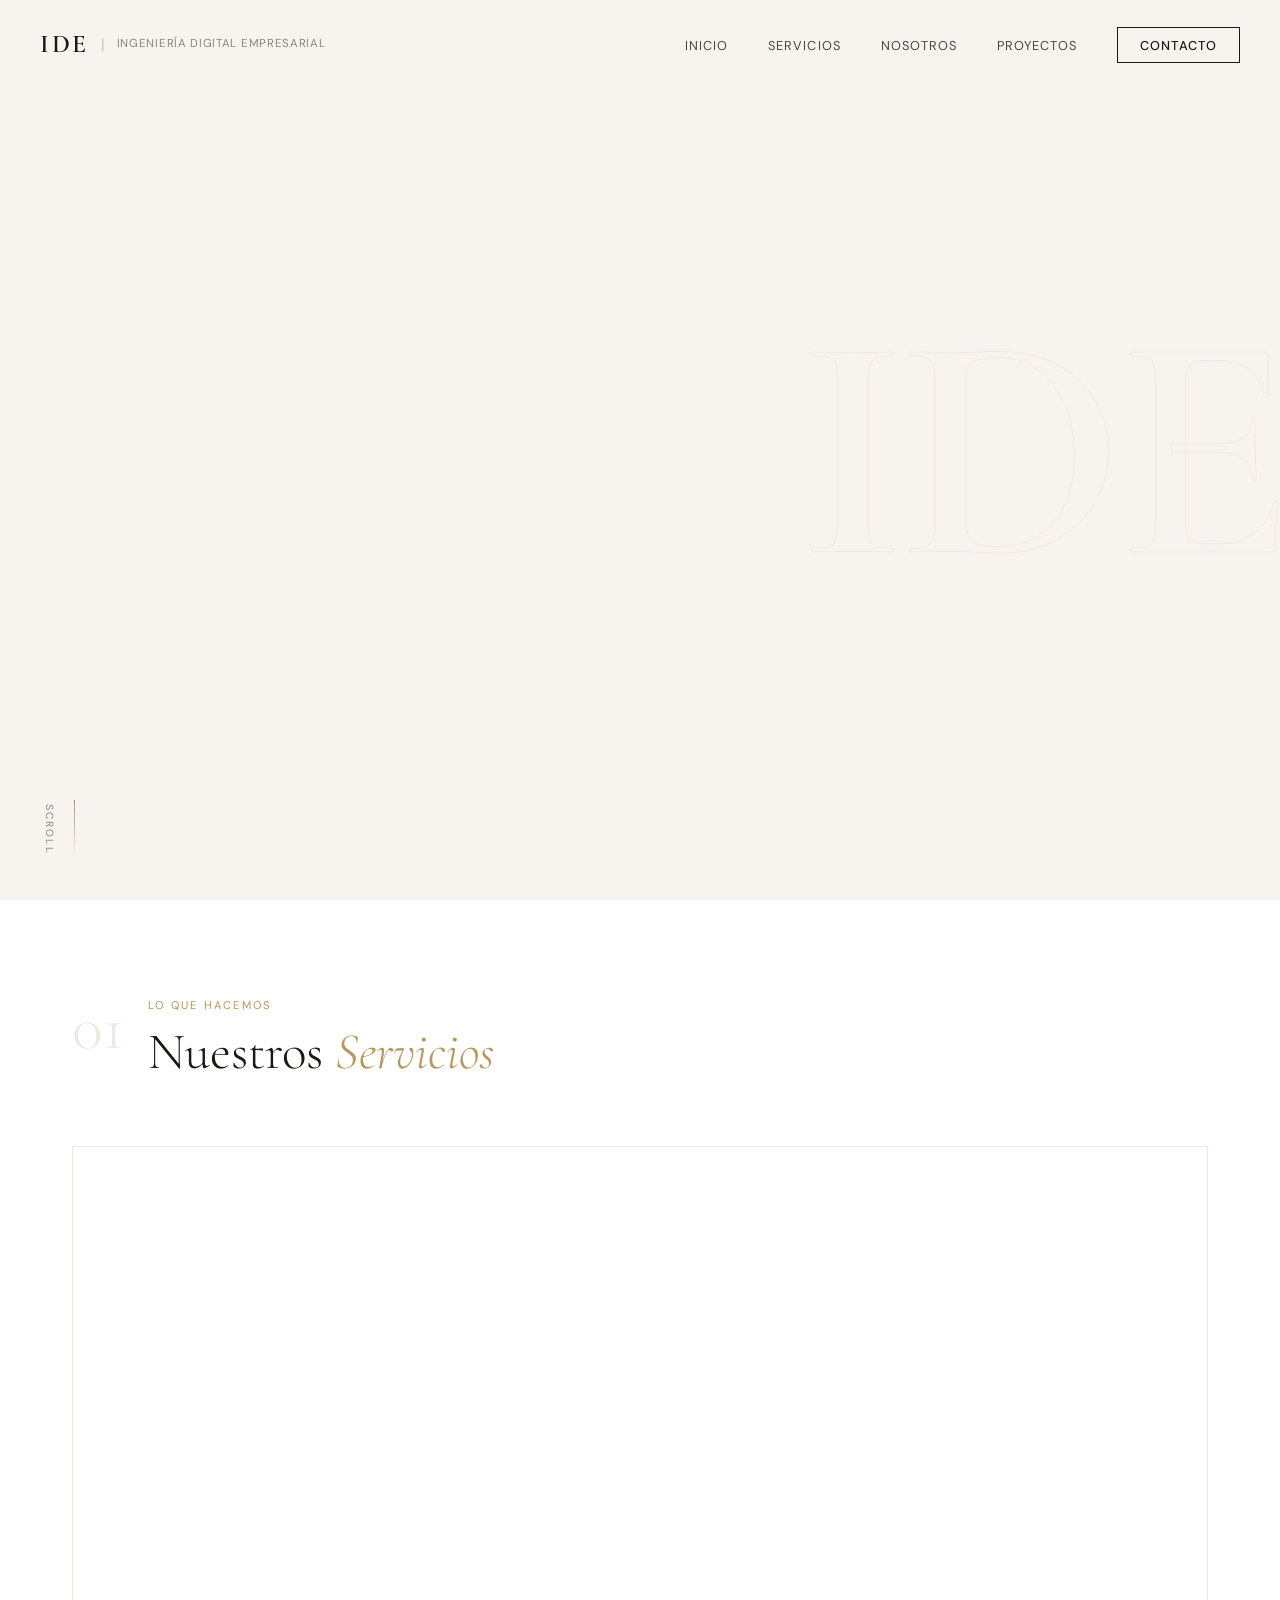
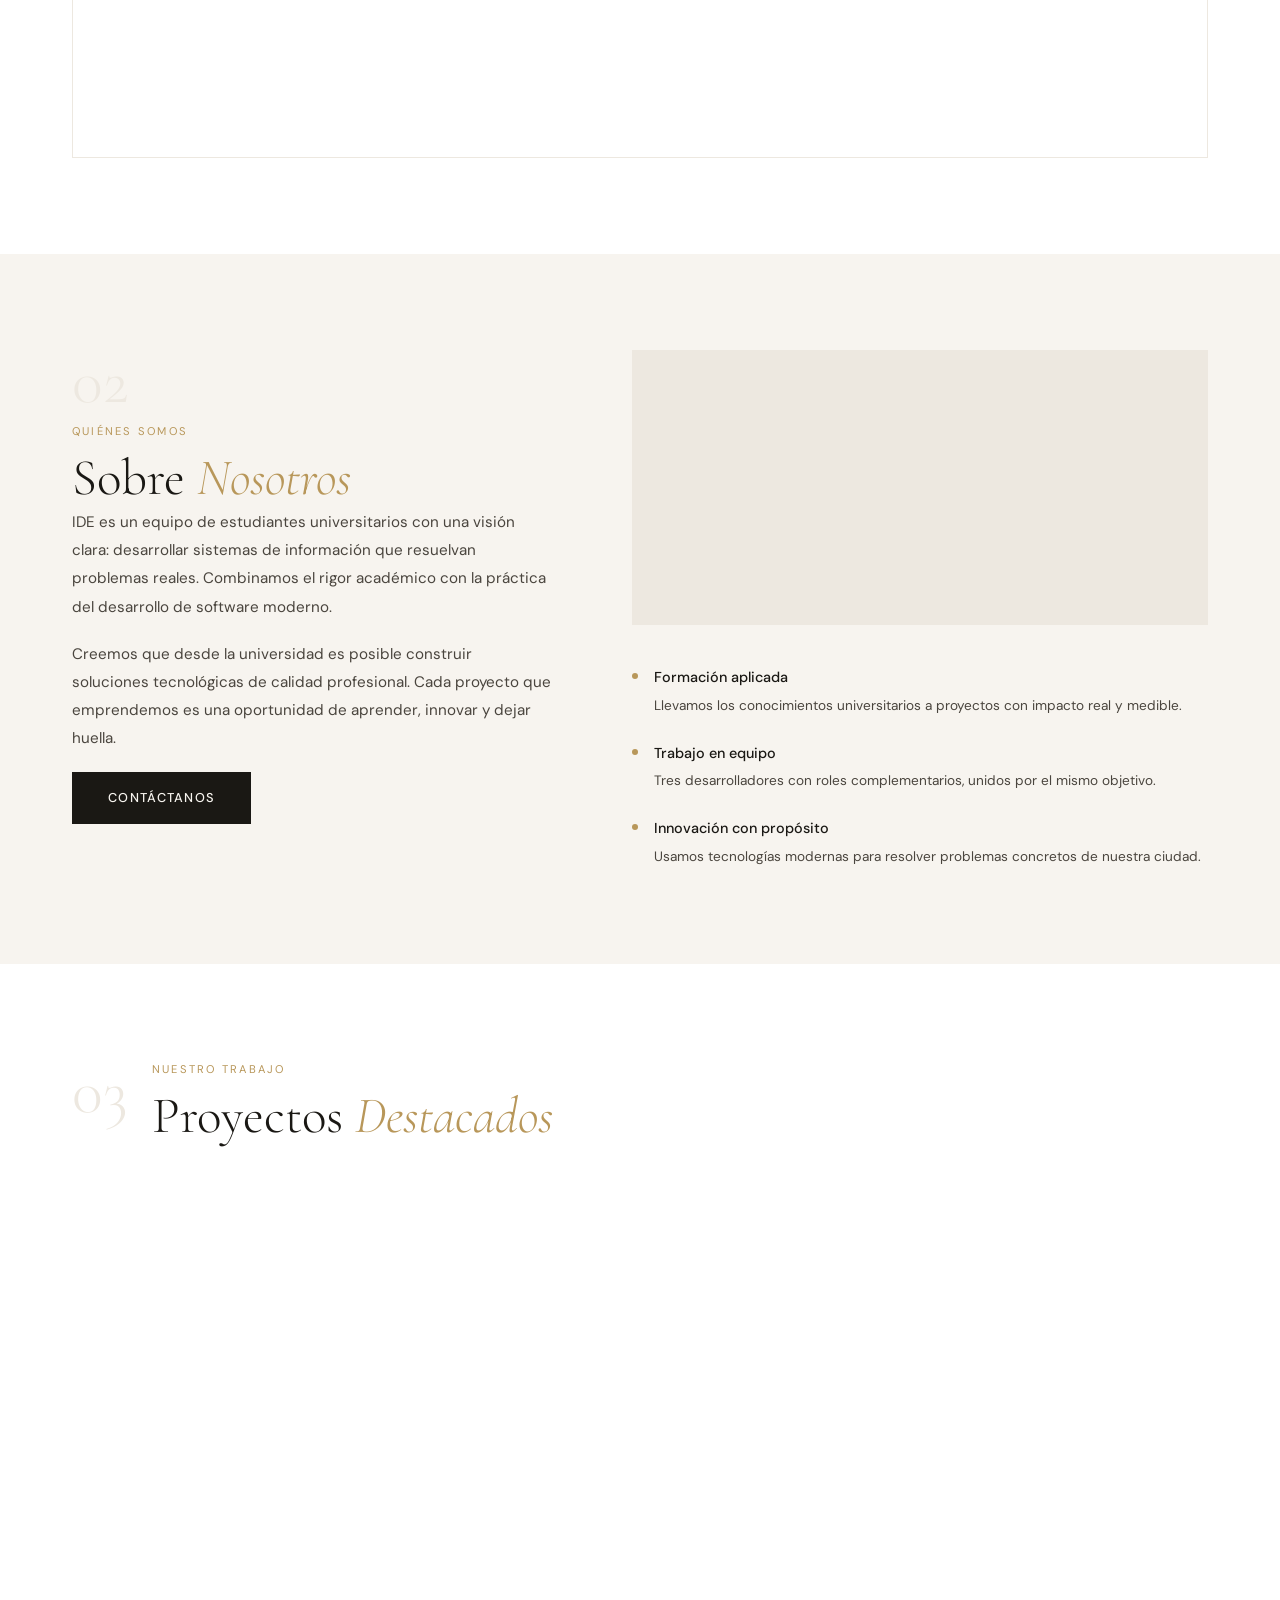
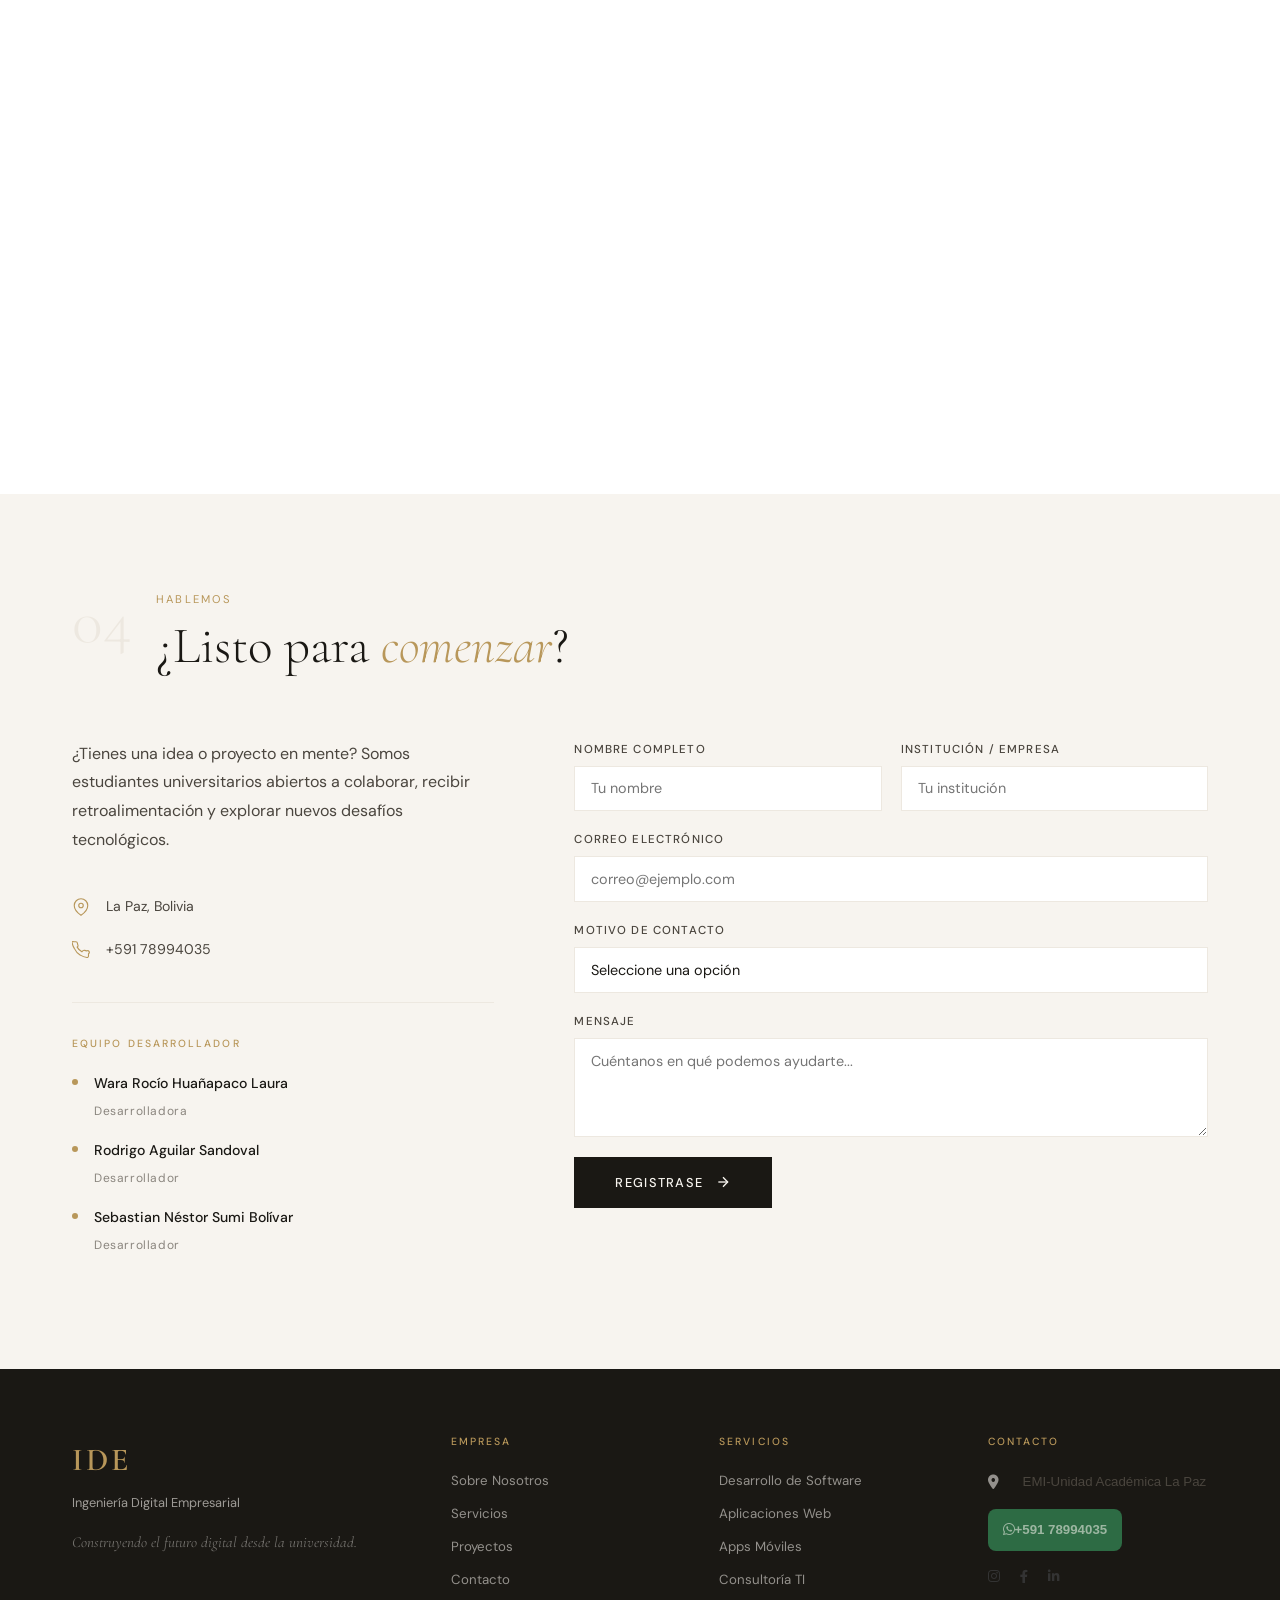
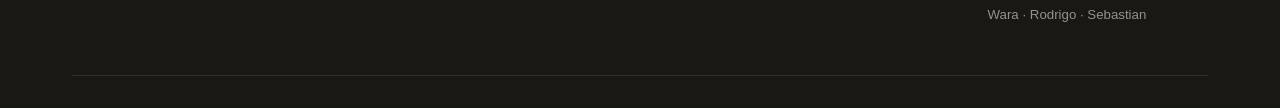
==== commit 174428b2: "feat: corrección de formulario de contacto con ID de Formspree y ajustes de UI" ====
--- a/index.html
+++ b/index.html
@@ -8,10 +8,10 @@
   <link rel="preconnect" href="https://fonts.googleapis.com">
   <link rel="preconnect" href="https://fonts.gstatic.com" crossorigin>
   <link href="https://fonts.googleapis.com/css2?family=Cormorant+Garamond:ital,wght@0,300;0,400;0,600;1,300;1,400&family=DM+Sans:wght@300;400;500&display=swap" rel="stylesheet">
+  <link rel="stylesheet" href="https://cdnjs.cloudflare.com/ajax/libs/font-awesome/6.0.0/css/all.min.css">
 </head>
 <body>
 
-  <!-- NAVEGACIÓN -->
   <nav class="navbar" id="navbar">
     <div class="nav-logo">
       <span class="logo-acronym">IDE</span>
@@ -30,7 +30,6 @@
     </button>
   </nav>
 
-  <!-- MENÚ MÓVIL -->
   <div class="mobile-menu" id="mobileMenu">
     <ul>
       <li><a href="#inicio" class="mobile-link">Inicio</a></li>
@@ -41,7 +40,6 @@
     </ul>
   </div>
 
-  <!-- SECCIÓN HERO / INICIO -->
   <section class="hero" id="inicio">
     <div class="hero-bg-text">IDE</div>
 
@@ -100,7 +98,6 @@
     </div>
   </section>
 
-  <!-- SECCIÓN SERVICIOS -->
   <section class="services" id="servicios">
     <div class="container">
       <div class="section-header">
@@ -191,7 +188,6 @@
     </div>
   </section>
 
-  <!-- SECCIÓN SOBRE NOSOTROS -->
   <section class="about" id="nosotros">
     <div class="container">
       <div class="about-grid">
@@ -256,7 +252,6 @@
     </div>
   </section>
 
-  <!-- SECCIÓN PORTAFOLIO / PROYECTOS -->
   <section class="portfolio" id="proyectos">
     <div class="container">
       <div class="section-header">
@@ -298,7 +293,6 @@
     </div>
   </section>
 
-  <!-- SECCIÓN CONTACTO -->
   <section class="contact" id="contacto">
     <div class="container">
       <div class="section-header">
@@ -356,7 +350,7 @@
           </div>
         </div>
 
-        <form class="contact-form" id="contactForm">
+        <form class="contact-form" id="contactForm" action="https://formspree.io/f/xaqlwlye" method="POST">
           <div class="form-row">
             <div class="form-group">
               <label for="nombre">Nombre completo</label>
@@ -386,20 +380,20 @@
             <textarea id="mensaje" name="mensaje" rows="4" placeholder="Cuéntanos en qué podemos ayudarte..."></textarea>
           </div>
           <button type="submit" class="btn-submit">
-            <span>Enviar mensaje</span>
+            <span>Registrase</span>
             <svg viewBox="0 0 24 24" fill="none" stroke="currentColor" stroke-width="2">
               <line x1="5" y1="12" x2="19" y2="12"/>
               <polyline points="12 5 19 12 12 19"/>
             </svg>
           </button>
-          <div class="form-success" id="formSuccess">
+          <div class="form-success" id="formSuccess" style="display: none;">
             ✓ Mensaje enviado. Nos pondremos en contacto pronto.
           </div>
+        </form>
       </div>
     </div>
   </section>
 
-  <!-- FOOTER -->
   <footer class="footer">
     <div class="container">
       <div class="footer-top">
@@ -428,8 +422,64 @@
         </div>
         <div class="footer-links-group">
           <h4>Contacto</h4>
-          <ul>
-            <li>La Paz, Bolivia</li>
-            <li>+591 78994035</li>
-            <li>Wara · Rodrigo · Sebastian</li>
-          </ul>+          <div class="social-container">
+            <div class="contact-item">
+              <i class="fas fa-map-marker-alt"></i>
+              <span>
+                <a href="https://www.google.com/maps/search/?api=1&query=EMI+Irpavi+La+Paz+Bolivia" target="_blank" style="text-decoration: none; color: inherit;">
+                  EMI-Unidad Académica La Paz
+                </a>
+              </span>
+            </div>
+            <a href="https://wa.me/59178994035" target="_blank" class="social-button whatsapp">
+              <i class="fab fa-whatsapp"></i>
+              <span>+591 78994035</span>
+            </a>
+            <div class="social-icons">
+              <a href="TU_LINK_INSTAGRAM" target="_blank" title="Instagram"><i class="fab fa-instagram"></i></a>
+              <a href="TU_LINK_FACEBOOK" target="_blank" title="Facebook"><i class="fab fa-facebook-f"></i></a>
+              <a href="TU_LINK_LINKEDIN" target="_blank" title="LinkedIn"><i class="fab fa-linkedin-in"></i></a>
+            </div>
+            <a >Wara · Rodrigo · Sebastian</a>
+          </div>
+        </div>
+      </div>
+    </div>
+  </footer>
+
+  <script>
+    const form = document.getElementById("contactForm");
+    const successMessage = document.getElementById("formSuccess");
+
+    async function handleSubmit(event) {
+      event.preventDefault(); 
+      const data = new FormData(event.target);
+      
+      const response = await fetch(event.target.action, {
+        method: form.method,
+        body: data,
+        headers: {
+          'Accept': 'application/json'
+        }
+      });
+
+      if (response.ok) {
+        successMessage.style.display = "block"; 
+        form.reset(); 
+      } else {
+        alert("Huy, hubo un problema al enviar. Inténtalo de nuevo.");
+      }
+    }
+
+    form.addEventListener("submit", handleSubmit);
+
+    // Lógica para el menú hamburguesa
+    const hamburger = document.getElementById('hamburger');
+    const mobileMenu = document.getElementById('mobileMenu');
+    
+    hamburger.addEventListener('click', () => {
+      mobileMenu.classList.toggle('active');
+    });
+  </script>
+</body>
+</html>
--- a/css/styles.css
+++ b/css/styles.css
@@ -1076,4 +1076,47 @@
   .section-header { gap: 0.8rem; }
   .section-number { font-size: 2.5rem; }
   .navbar { padding: 1rem 1.5rem; }
+}
+.social-container {
+  font-family: Arial, sans-serif;
+  display: flex;
+  flex-direction: column;
+  gap: 15px;
+}
+
+.social-button {
+  display: inline-flex;
+  align-items: center;
+  background-color: #2d6b44; /* Color WhatsApp */
+  color:rgba(247,244,239,0.55);
+  padding: 10px 15px;
+  border-radius: 8px;
+  text-decoration: none;
+  font-weight: bold;
+  transition: transform 0.2s;
+  width: fit-content;
+}
+
+.social-button:hover {
+  transform: scale(1.05);
+}
+
+.social-icons {
+  display: flex;
+  gap: 20px;
+  font-size: 24px;
+}
+
+.social-icons a {
+  color: #333;
+  transition: color 0.3s;
+}
+
+.social-icons a:hover {
+  color: #007bff; /* Color al pasar el mouse */
+}
+
+.contact-item i {
+  margin-right: 8px;
+  color: rgba(247,244,239,0.55);
 }
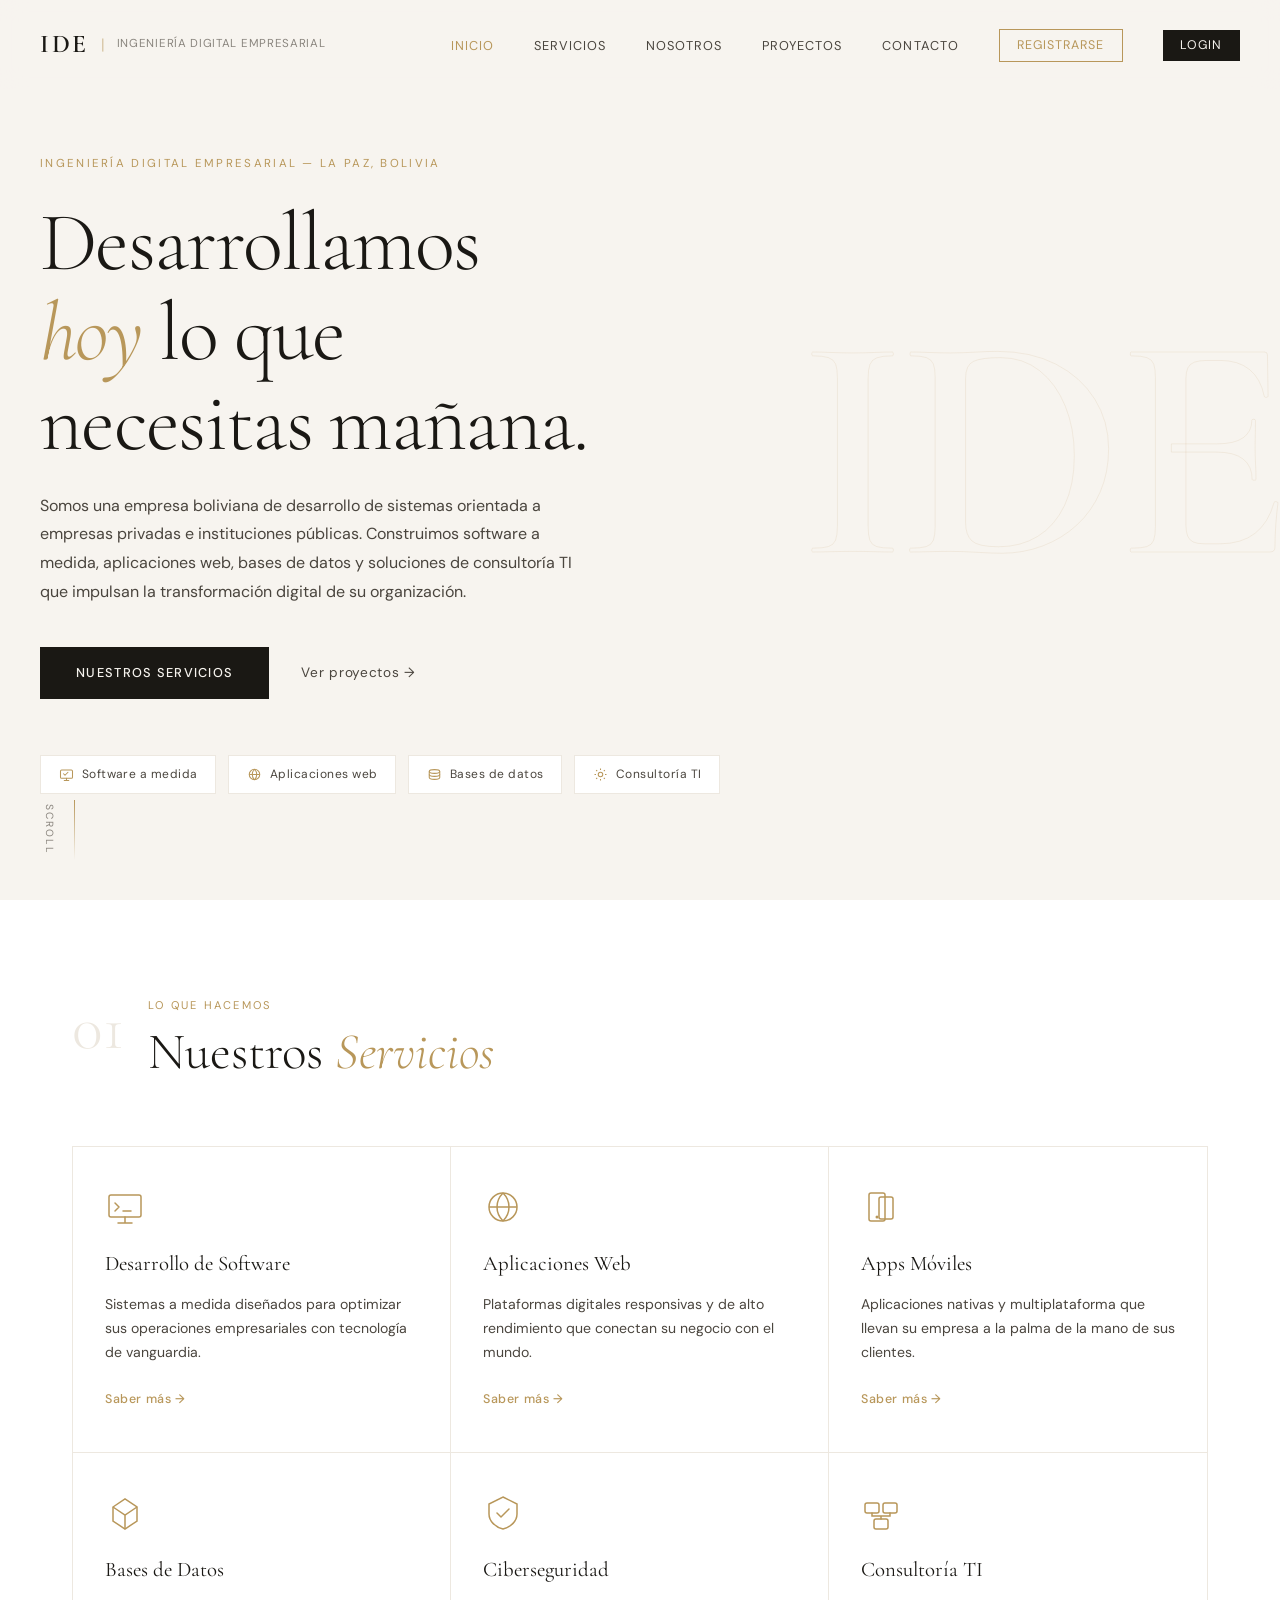
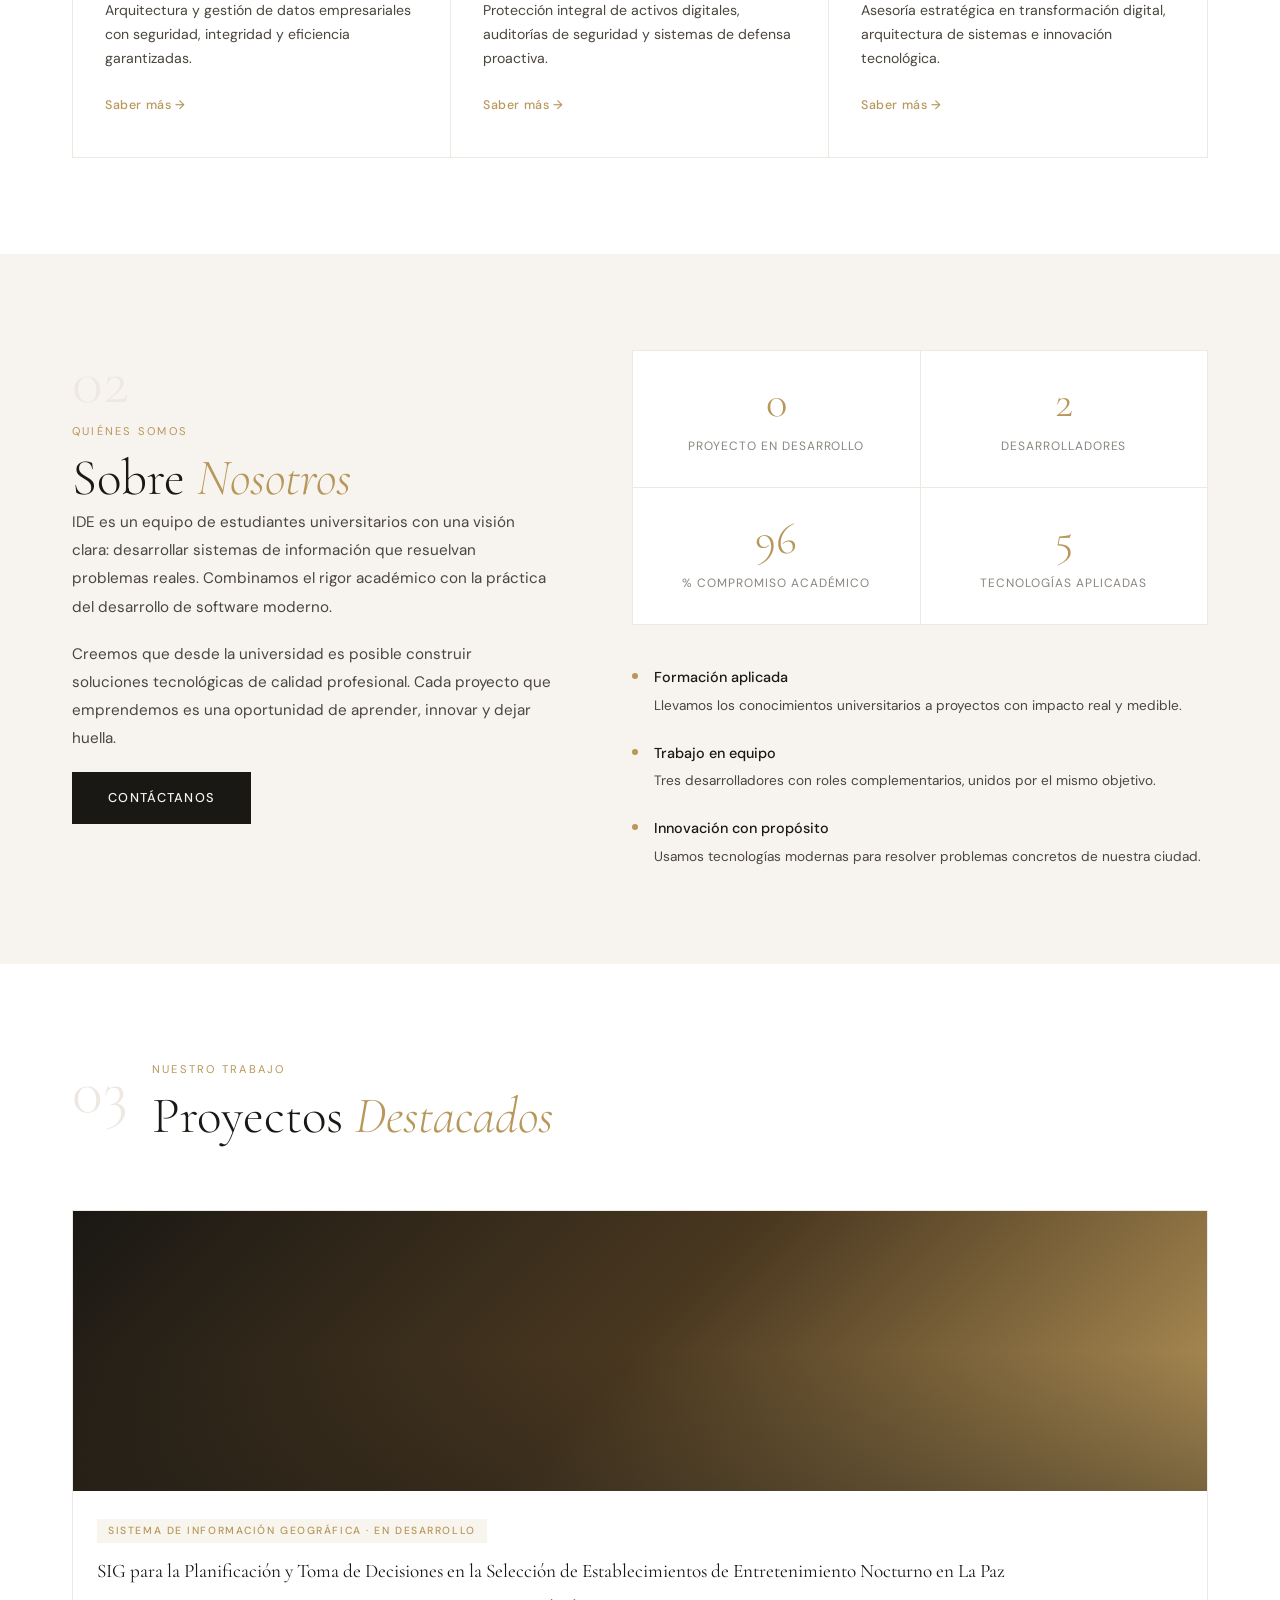
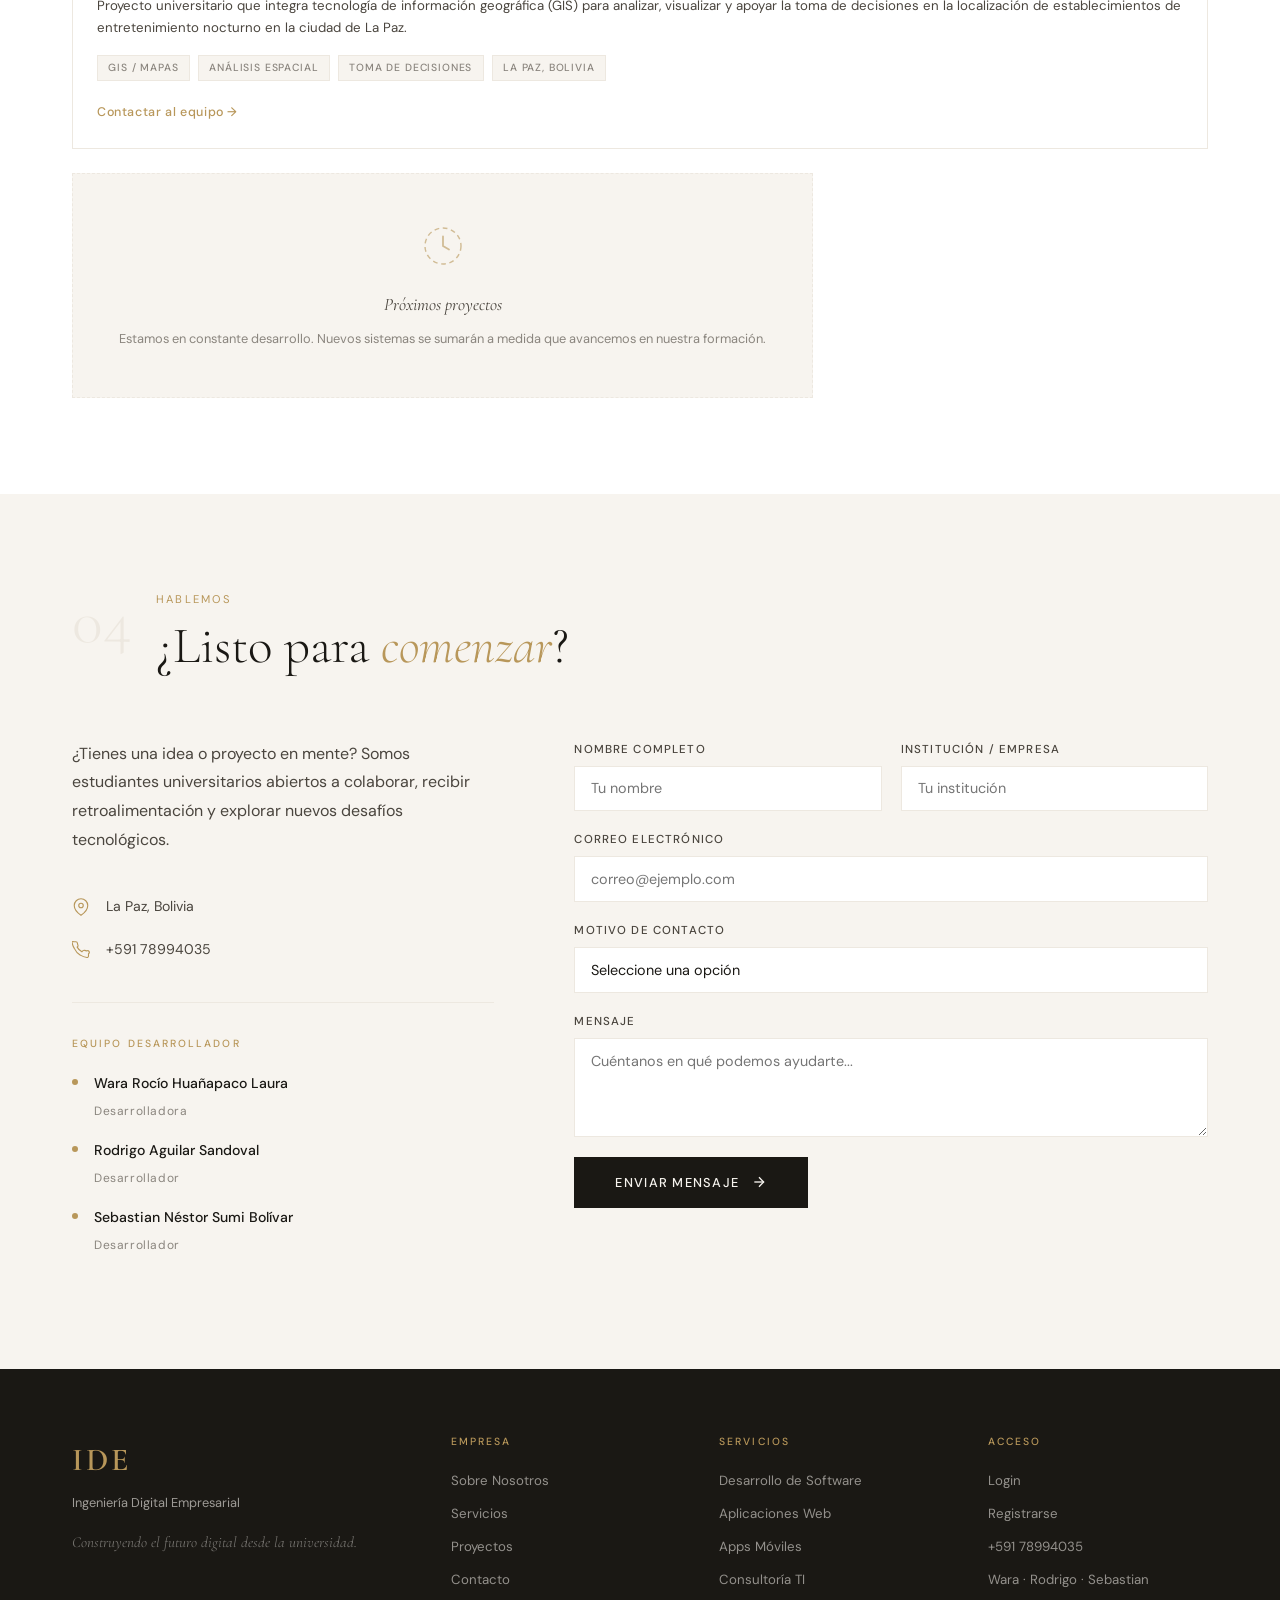
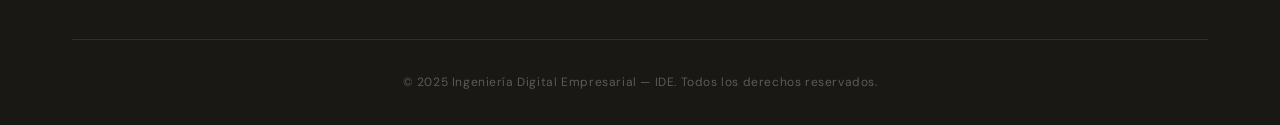
==== commit 7f66f961: "login y registro funcional" ====
--- a/index.html
+++ b/index.html
@@ -8,10 +8,20 @@
   <link rel="preconnect" href="https://fonts.googleapis.com">
   <link rel="preconnect" href="https://fonts.gstatic.com" crossorigin>
   <link href="https://fonts.googleapis.com/css2?family=Cormorant+Garamond:ital,wght@0,300;0,400;0,600;1,300;1,400&family=DM+Sans:wght@300;400;500&display=swap" rel="stylesheet">
-  <link rel="stylesheet" href="https://cdnjs.cloudflare.com/ajax/libs/font-awesome/6.0.0/css/all.min.css">
 </head>
 <body>
 
+  <!-- MODAL DE NOTIFICACIÓN -->
+  <div class="modal-overlay" id="modalOverlay">
+    <div class="modal-box">
+      <div class="modal-icon" id="modalIcon">✓</div>
+      <h3 class="modal-title" id="modalTitle">¡Éxito!</h3>
+      <p class="modal-msg" id="modalMsg">Operación completada.</p>
+      <button class="modal-btn" id="modalBtn">Aceptar</button>
+    </div>
+  </div>
+
+  <!-- NAVEGACIÓN -->
   <nav class="navbar" id="navbar">
     <div class="nav-logo">
       <span class="logo-acronym">IDE</span>
@@ -23,13 +33,16 @@
       <li><a href="#servicios">Servicios</a></li>
       <li><a href="#nosotros">Nosotros</a></li>
       <li><a href="#proyectos">Proyectos</a></li>
-      <li><a href="#contacto" class="nav-cta">Contacto</a></li>
+      <li><a href="#contacto">Contacto</a></li>
+      <li><a href="registro.html" class="nav-register">Registrarse</a></li>
+      <li><a href="login.html" class="nav-login">Login</a></li>
     </ul>
     <button class="hamburger" id="hamburger" aria-label="Menú">
       <span></span><span></span><span></span>
     </button>
   </nav>
 
+  <!-- MENÚ MÓVIL -->
   <div class="mobile-menu" id="mobileMenu">
     <ul>
       <li><a href="#inicio" class="mobile-link">Inicio</a></li>
@@ -37,12 +50,14 @@
       <li><a href="#nosotros" class="mobile-link">Nosotros</a></li>
       <li><a href="#proyectos" class="mobile-link">Proyectos</a></li>
       <li><a href="#contacto" class="mobile-link">Contacto</a></li>
+      <li><a href="registro.html" class="mobile-link mobile-register">Registrarse</a></li>
+      <li><a href="login.html" class="mobile-link mobile-login">Login</a></li>
     </ul>
   </div>
 
+  <!-- SECCIÓN HERO / INICIO -->
   <section class="hero" id="inicio">
     <div class="hero-bg-text">IDE</div>
-
     <div class="hero-content">
       <p class="hero-eyebrow reveal">Ingeniería Digital Empresarial — La Paz, Bolivia</p>
       <h1 class="hero-title reveal">
@@ -58,7 +73,6 @@
         <a href="#proyectos" class="btn-ghost">Ver proyectos →</a>
       </div>
     </div>
-
     <div class="hero-badges reveal">
       <div class="hero-badge">
         <svg viewBox="0 0 20 20" fill="none" stroke="currentColor" stroke-width="1.4">
@@ -91,13 +105,13 @@
         Consultoría TI
       </div>
     </div>
-
     <div class="hero-scroll">
       <span>Scroll</span>
       <div class="scroll-line"></div>
     </div>
   </section>
 
+  <!-- SECCIÓN SERVICIOS -->
   <section class="services" id="servicios">
     <div class="container">
       <div class="section-header">
@@ -107,78 +121,50 @@
           <h2 class="section-title">Nuestros <em>Servicios</em></h2>
         </div>
       </div>
-
       <div class="services-grid">
         <div class="service-card reveal-card">
           <div class="service-icon">
-            <svg viewBox="0 0 40 40" fill="none" xmlns="http://www.w3.org/2000/svg">
-              <rect x="4" y="8" width="32" height="22" rx="2" stroke="currentColor" stroke-width="1.5"/>
-              <path d="M13 36h14M20 30v6" stroke="currentColor" stroke-width="1.5" stroke-linecap="round"/>
-              <path d="M10 16l4 4-4 4M18 24h8" stroke="currentColor" stroke-width="1.5" stroke-linecap="round" stroke-linejoin="round"/>
-            </svg>
+            <svg viewBox="0 0 40 40" fill="none"><rect x="4" y="8" width="32" height="22" rx="2" stroke="currentColor" stroke-width="1.5"/><path d="M13 36h14M20 30v6" stroke="currentColor" stroke-width="1.5" stroke-linecap="round"/><path d="M10 16l4 4-4 4M18 24h8" stroke="currentColor" stroke-width="1.5" stroke-linecap="round" stroke-linejoin="round"/></svg>
           </div>
           <h3>Desarrollo de Software</h3>
           <p>Sistemas a medida diseñados para optimizar sus operaciones empresariales con tecnología de vanguardia.</p>
           <a href="#contacto" class="service-link">Saber más →</a>
         </div>
-
-        <div class="service-card reveal-card">
-          <div class="service-icon">
-            <svg viewBox="0 0 40 40" fill="none" xmlns="http://www.w3.org/2000/svg">
-              <circle cx="20" cy="20" r="14" stroke="currentColor" stroke-width="1.5"/>
-              <path d="M6 20h28M20 6c-4 4-6 9-6 14s2 10 6 14M20 6c4 4 6 9 6 14s-2 10-6 14" stroke="currentColor" stroke-width="1.5"/>
-            </svg>
+        <div class="service-card reveal-card">
+          <div class="service-icon">
+            <svg viewBox="0 0 40 40" fill="none"><circle cx="20" cy="20" r="14" stroke="currentColor" stroke-width="1.5"/><path d="M6 20h28M20 6c-4 4-6 9-6 14s2 10 6 14M20 6c4 4 6 9 6 14s-2 10-6 14" stroke="currentColor" stroke-width="1.5"/></svg>
           </div>
           <h3>Aplicaciones Web</h3>
           <p>Plataformas digitales responsivas y de alto rendimiento que conectan su negocio con el mundo.</p>
           <a href="#contacto" class="service-link">Saber más →</a>
         </div>
-
-        <div class="service-card reveal-card">
-          <div class="service-icon">
-            <svg viewBox="0 0 40 40" fill="none" xmlns="http://www.w3.org/2000/svg">
-              <rect x="8" y="6" width="16" height="28" rx="2" stroke="currentColor" stroke-width="1.5"/>
-              <rect x="18" y="10" width="14" height="22" rx="2" stroke="currentColor" stroke-width="1.5"/>
-              <circle cx="16" cy="30" r="1.5" fill="currentColor"/>
-            </svg>
+        <div class="service-card reveal-card">
+          <div class="service-icon">
+            <svg viewBox="0 0 40 40" fill="none"><rect x="8" y="6" width="16" height="28" rx="2" stroke="currentColor" stroke-width="1.5"/><rect x="18" y="10" width="14" height="22" rx="2" stroke="currentColor" stroke-width="1.5"/><circle cx="16" cy="30" r="1.5" fill="currentColor"/></svg>
           </div>
           <h3>Apps Móviles</h3>
           <p>Aplicaciones nativas y multiplataforma que llevan su empresa a la palma de la mano de sus clientes.</p>
           <a href="#contacto" class="service-link">Saber más →</a>
         </div>
-
-        <div class="service-card reveal-card">
-          <div class="service-icon">
-            <svg viewBox="0 0 40 40" fill="none" xmlns="http://www.w3.org/2000/svg">
-              <path d="M8 14l12-8 12 8v14l-12 8-12-8V14z" stroke="currentColor" stroke-width="1.5"/>
-              <path d="M8 14l12 8 12-8M20 22v14" stroke="currentColor" stroke-width="1.5"/>
-            </svg>
+        <div class="service-card reveal-card">
+          <div class="service-icon">
+            <svg viewBox="0 0 40 40" fill="none"><path d="M8 14l12-8 12 8v14l-12 8-12-8V14z" stroke="currentColor" stroke-width="1.5"/><path d="M8 14l12 8 12-8M20 22v14" stroke="currentColor" stroke-width="1.5"/></svg>
           </div>
           <h3>Bases de Datos</h3>
           <p>Arquitectura y gestión de datos empresariales con seguridad, integridad y eficiencia garantizadas.</p>
           <a href="#contacto" class="service-link">Saber más →</a>
         </div>
-
-        <div class="service-card reveal-card">
-          <div class="service-icon">
-            <svg viewBox="0 0 40 40" fill="none" xmlns="http://www.w3.org/2000/svg">
-              <path d="M20 4l14 7v10c0 7-6 13-14 15C12 34 6 28 6 21V11L20 4z" stroke="currentColor" stroke-width="1.5"/>
-              <path d="M14 20l4 4 8-8" stroke="currentColor" stroke-width="1.5" stroke-linecap="round" stroke-linejoin="round"/>
-            </svg>
+        <div class="service-card reveal-card">
+          <div class="service-icon">
+            <svg viewBox="0 0 40 40" fill="none"><path d="M20 4l14 7v10c0 7-6 13-14 15C12 34 6 28 6 21V11L20 4z" stroke="currentColor" stroke-width="1.5"/><path d="M14 20l4 4 8-8" stroke="currentColor" stroke-width="1.5" stroke-linecap="round" stroke-linejoin="round"/></svg>
           </div>
           <h3>Ciberseguridad</h3>
           <p>Protección integral de activos digitales, auditorías de seguridad y sistemas de defensa proactiva.</p>
           <a href="#contacto" class="service-link">Saber más →</a>
         </div>
-
-        <div class="service-card reveal-card">
-          <div class="service-icon">
-            <svg viewBox="0 0 40 40" fill="none" xmlns="http://www.w3.org/2000/svg">
-              <rect x="4" y="10" width="14" height="10" rx="2" stroke="currentColor" stroke-width="1.5"/>
-              <rect x="22" y="10" width="14" height="10" rx="2" stroke="currentColor" stroke-width="1.5"/>
-              <rect x="13" y="26" width="14" height="10" rx="2" stroke="currentColor" stroke-width="1.5"/>
-              <path d="M11 20v3h18v-3M20 23v3" stroke="currentColor" stroke-width="1.5" stroke-linecap="round"/>
-            </svg>
+        <div class="service-card reveal-card">
+          <div class="service-icon">
+            <svg viewBox="0 0 40 40" fill="none"><rect x="4" y="10" width="14" height="10" rx="2" stroke="currentColor" stroke-width="1.5"/><rect x="22" y="10" width="14" height="10" rx="2" stroke="currentColor" stroke-width="1.5"/><rect x="13" y="26" width="14" height="10" rx="2" stroke="currentColor" stroke-width="1.5"/><path d="M11 20v3h18v-3M20 23v3" stroke="currentColor" stroke-width="1.5" stroke-linecap="round"/></svg>
           </div>
           <h3>Consultoría TI</h3>
           <p>Asesoría estratégica en transformación digital, arquitectura de sistemas e innovación tecnológica.</p>
@@ -188,6 +174,7 @@
     </div>
   </section>
 
+  <!-- SECCIÓN SOBRE NOSOTROS -->
   <section class="about" id="nosotros">
     <div class="container">
       <div class="about-grid">
@@ -195,63 +182,28 @@
           <span class="section-number">02</span>
           <p class="section-label">Quiénes somos</p>
           <h2 class="section-title">Sobre <em>Nosotros</em></h2>
-          <p class="about-desc">
-            IDE es un equipo de estudiantes universitarios con una visión clara: desarrollar sistemas de información que resuelvan problemas reales. Combinamos el rigor académico con la práctica del desarrollo de software moderno.
-          </p>
-          <p class="about-desc">
-            Creemos que desde la universidad es posible construir soluciones tecnológicas de calidad profesional. Cada proyecto que emprendemos es una oportunidad de aprender, innovar y dejar huella.
-          </p>
+          <p class="about-desc">IDE es un equipo de estudiantes universitarios con una visión clara: desarrollar sistemas de información que resuelvan problemas reales. Combinamos el rigor académico con la práctica del desarrollo de software moderno.</p>
+          <p class="about-desc">Creemos que desde la universidad es posible construir soluciones tecnológicas de calidad profesional. Cada proyecto que emprendemos es una oportunidad de aprender, innovar y dejar huella.</p>
           <a href="#contacto" class="btn-primary">Contáctanos</a>
         </div>
-
         <div class="about-right">
           <div class="stats-grid">
-            <div class="stat-item reveal-card">
-              <span class="stat-number">1</span>
-              <span class="stat-label">Proyecto en desarrollo</span>
-            </div>
-            <div class="stat-item reveal-card">
-              <span class="stat-number">3</span>
-              <span class="stat-label">Desarrolladores</span>
-            </div>
-            <div class="stat-item reveal-card">
-              <span class="stat-number">100</span>
-              <span class="stat-label">% Compromiso académico</span>
-            </div>
-            <div class="stat-item reveal-card">
-              <span class="stat-number">6</span>
-              <span class="stat-label">Tecnologías aplicadas</span>
-            </div>
-          </div>
-
+            <div class="stat-item reveal-card"><span class="stat-number">1</span><span class="stat-label">Proyecto en desarrollo</span></div>
+            <div class="stat-item reveal-card"><span class="stat-number">3</span><span class="stat-label">Desarrolladores</span></div>
+            <div class="stat-item reveal-card"><span class="stat-number">100</span><span class="stat-label">% Compromiso académico</span></div>
+            <div class="stat-item reveal-card"><span class="stat-number">6</span><span class="stat-label">Tecnologías aplicadas</span></div>
+          </div>
           <div class="values-list">
-            <div class="value-item">
-              <span class="value-dot"></span>
-              <div>
-                <strong>Formación aplicada</strong>
-                <p>Llevamos los conocimientos universitarios a proyectos con impacto real y medible.</p>
-              </div>
-            </div>
-            <div class="value-item">
-              <span class="value-dot"></span>
-              <div>
-                <strong>Trabajo en equipo</strong>
-                <p>Tres desarrolladores con roles complementarios, unidos por el mismo objetivo.</p>
-              </div>
-            </div>
-            <div class="value-item">
-              <span class="value-dot"></span>
-              <div>
-                <strong>Innovación con propósito</strong>
-                <p>Usamos tecnologías modernas para resolver problemas concretos de nuestra ciudad.</p>
-              </div>
-            </div>
-          </div>
-        </div>
-      </div>
-    </div>
-  </section>
-
+            <div class="value-item"><span class="value-dot"></span><div><strong>Formación aplicada</strong><p>Llevamos los conocimientos universitarios a proyectos con impacto real y medible.</p></div></div>
+            <div class="value-item"><span class="value-dot"></span><div><strong>Trabajo en equipo</strong><p>Tres desarrolladores con roles complementarios, unidos por el mismo objetivo.</p></div></div>
+            <div class="value-item"><span class="value-dot"></span><div><strong>Innovación con propósito</strong><p>Usamos tecnologías modernas para resolver problemas concretos de nuestra ciudad.</p></div></div>
+          </div>
+        </div>
+      </div>
+    </div>
+  </section>
+
+  <!-- SECCIÓN PORTAFOLIO / PROYECTOS -->
   <section class="portfolio" id="proyectos">
     <div class="container">
       <div class="section-header">
@@ -261,14 +213,13 @@
           <h2 class="section-title">Proyectos <em>Destacados</em></h2>
         </div>
       </div>
-
       <div class="portfolio-grid portfolio-single">
         <div class="portfolio-item large reveal-card">
           <div class="portfolio-img portfolio-img-1"></div>
           <div class="portfolio-info">
             <span class="portfolio-tag">Sistema de Información Geográfica · En Desarrollo</span>
             <h3>SIG para la Planificación y Toma de Decisiones en la Selección de Establecimientos de Entretenimiento Nocturno en La Paz</h3>
-            <p>Proyecto universitario que integra tecnología de información geográfica (GIS) para analizar, visualizar y apoyar la toma de decisiones en la localización de establecimientos de entretenimiento nocturno en la ciudad de La Paz. El sistema permite cruzar variables espaciales, demográficas y normativas para generar recomendaciones fundamentadas.</p>
+            <p>Proyecto universitario que integra tecnología de información geográfica (GIS) para analizar, visualizar y apoyar la toma de decisiones en la localización de establecimientos de entretenimiento nocturno en la ciudad de La Paz.</p>
             <div class="portfolio-badges">
               <span class="portfolio-badge">GIS / Mapas</span>
               <span class="portfolio-badge">Análisis espacial</span>
@@ -278,13 +229,9 @@
             <a href="#contacto" class="portfolio-link">Contactar al equipo →</a>
           </div>
         </div>
-
         <div class="portfolio-coming reveal-card">
           <div class="coming-icon">
-            <svg viewBox="0 0 40 40" fill="none" xmlns="http://www.w3.org/2000/svg">
-              <circle cx="20" cy="20" r="15" stroke="currentColor" stroke-width="1.2" stroke-dasharray="4 3"/>
-              <path d="M20 12v8l5 3" stroke="currentColor" stroke-width="1.5" stroke-linecap="round"/>
-            </svg>
+            <svg viewBox="0 0 40 40" fill="none"><circle cx="20" cy="20" r="15" stroke="currentColor" stroke-width="1.2" stroke-dasharray="4 3"/><path d="M20 12v8l5 3" stroke="currentColor" stroke-width="1.5" stroke-linecap="round"/></svg>
           </div>
           <p class="coming-label">Próximos proyectos</p>
           <p class="coming-desc">Estamos en constante desarrollo. Nuevos sistemas se sumarán a medida que avancemos en nuestra formación.</p>
@@ -293,6 +240,7 @@
     </div>
   </section>
 
+  <!-- SECCIÓN CONTACTO -->
   <section class="contact" id="contacto">
     <div class="container">
       <div class="section-header">
@@ -302,69 +250,32 @@
           <h2 class="section-title">¿Listo para <em>comenzar</em>?</h2>
         </div>
       </div>
-
       <div class="contact-grid">
         <div class="contact-info">
-          <p class="contact-intro">
-            ¿Tienes una idea o proyecto en mente? Somos estudiantes universitarios abiertos a colaborar, recibir retroalimentación y explorar nuevos desafíos tecnológicos.
-          </p>
+          <p class="contact-intro">¿Tienes una idea o proyecto en mente? Somos estudiantes universitarios abiertos a colaborar, recibir retroalimentación y explorar nuevos desafíos tecnológicos.</p>
           <div class="contact-details">
             <div class="contact-item">
-              <svg viewBox="0 0 24 24" fill="none" stroke="currentColor" stroke-width="1.5">
-                <path d="M21 10c0 7-9 13-9 13s-9-6-9-13a9 9 0 0118 0z"/>
-                <circle cx="12" cy="10" r="3"/>
-              </svg>
+              <svg viewBox="0 0 24 24" fill="none" stroke="currentColor" stroke-width="1.5"><path d="M21 10c0 7-9 13-9 13s-9-6-9-13a9 9 0 0118 0z"/><circle cx="12" cy="10" r="3"/></svg>
               <span>La Paz, Bolivia</span>
             </div>
             <div class="contact-item">
-              <svg viewBox="0 0 24 24" fill="none" stroke="currentColor" stroke-width="1.5">
-                <path d="M22 16.92v3a2 2 0 01-2.18 2 19.79 19.79 0 01-8.63-3.07A19.5 19.5 0 013.07 9.81a19.79 19.79 0 01-3.07-8.68A2 2 0 012.18 1h3a2 2 0 012 1.72c.127.96.361 1.903.7 2.81a2 2 0 01-.45 2.11L6.91 8.16a16 16 0 006.29 6.29l1.52-1.52a2 2 0 012.11-.45c.907.339 1.85.573 2.81.7A2 2 0 0122 16.92z"/>
-              </svg>
+              <svg viewBox="0 0 24 24" fill="none" stroke="currentColor" stroke-width="1.5"><path d="M22 16.92v3a2 2 0 01-2.18 2 19.79 19.79 0 01-8.63-3.07A19.5 19.5 0 013.07 9.81a19.79 19.79 0 01-3.07-8.68A2 2 0 012.18 1h3a2 2 0 012 1.72c.127.96.361 1.903.7 2.81a2 2 0 01-.45 2.11L6.91 8.16a16 16 0 006.29 6.29l1.52-1.52a2 2 0 012.11-.45c.907.339 1.85.573 2.81.7A2 2 0 0122 16.92z"/></svg>
               <span>+591 78994035</span>
             </div>
           </div>
-
           <div class="team-list">
             <p class="team-title">Equipo desarrollador</p>
-            <div class="team-member">
-              <span class="team-dot"></span>
-              <div>
-                <strong>Wara Rocío Huañapaco Laura</strong>
-                <span>Desarrolladora</span>
-              </div>
-            </div>
-            <div class="team-member">
-              <span class="team-dot"></span>
-              <div>
-                <strong>Rodrigo Aguilar Sandoval</strong>
-                <span>Desarrollador</span>
-              </div>
-            </div>
-            <div class="team-member">
-              <span class="team-dot"></span>
-              <div>
-                <strong>Sebastian Néstor Sumi Bolívar</strong>
-                <span>Desarrollador</span>
-              </div>
-            </div>
-          </div>
-        </div>
-
-        <form class="contact-form" id="contactForm" action="https://formspree.io/f/xaqlwlye" method="POST">
+            <div class="team-member"><span class="team-dot"></span><div><strong>Wara Rocío Huañapaco Laura</strong><span>Desarrolladora</span></div></div>
+            <div class="team-member"><span class="team-dot"></span><div><strong>Rodrigo Aguilar Sandoval</strong><span>Desarrollador</span></div></div>
+            <div class="team-member"><span class="team-dot"></span><div><strong>Sebastian Néstor Sumi Bolívar</strong><span>Desarrollador</span></div></div>
+          </div>
+        </div>
+        <form class="contact-form" id="contactForm">
           <div class="form-row">
-            <div class="form-group">
-              <label for="nombre">Nombre completo</label>
-              <input type="text" id="nombre" name="nombre" placeholder="Tu nombre" required/>
-            </div>
-            <div class="form-group">
-              <label for="empresa">Institución / Empresa</label>
-              <input type="text" id="empresa" name="empresa" placeholder="Tu institución"/>
-            </div>
-          </div>
-          <div class="form-group">
-            <label for="email">Correo electrónico</label>
-            <input type="email" id="email" name="email" placeholder="correo@ejemplo.com" required/>
-          </div>
+            <div class="form-group"><label for="nombre">Nombre completo</label><input type="text" id="nombre" name="nombre" placeholder="Tu nombre" required/></div>
+            <div class="form-group"><label for="empresa">Institución / Empresa</label><input type="text" id="empresa" name="empresa" placeholder="Tu institución"/></div>
+          </div>
+          <div class="form-group"><label for="email">Correo electrónico</label><input type="email" id="email" name="email" placeholder="correo@ejemplo.com" required/></div>
           <div class="form-group">
             <label for="servicio">Motivo de contacto</label>
             <select id="servicio" name="servicio">
@@ -375,25 +286,18 @@
               <option>Otro</option>
             </select>
           </div>
-          <div class="form-group">
-            <label for="mensaje">Mensaje</label>
-            <textarea id="mensaje" name="mensaje" rows="4" placeholder="Cuéntanos en qué podemos ayudarte..."></textarea>
-          </div>
+          <div class="form-group"><label for="mensaje">Mensaje</label><textarea id="mensaje" name="mensaje" rows="4" placeholder="Cuéntanos en qué podemos ayudarte..."></textarea></div>
           <button type="submit" class="btn-submit">
-            <span>Registrase</span>
-            <svg viewBox="0 0 24 24" fill="none" stroke="currentColor" stroke-width="2">
-              <line x1="5" y1="12" x2="19" y2="12"/>
-              <polyline points="12 5 19 12 12 19"/>
-            </svg>
+            <span>Enviar mensaje</span>
+            <svg viewBox="0 0 24 24" fill="none" stroke="currentColor" stroke-width="2"><line x1="5" y1="12" x2="19" y2="12"/><polyline points="12 5 19 12 12 19"/></svg>
           </button>
-          <div class="form-success" id="formSuccess" style="display: none;">
-            ✓ Mensaje enviado. Nos pondremos en contacto pronto.
-          </div>
+          <div class="form-success" id="formSuccess">✓ Mensaje enviado. Nos pondremos en contacto pronto.</div>
         </form>
       </div>
     </div>
   </section>
 
+  <!-- FOOTER -->
   <footer class="footer">
     <div class="container">
       <div class="footer-top">
@@ -421,65 +325,21 @@
           </ul>
         </div>
         <div class="footer-links-group">
-          <h4>Contacto</h4>
-          <div class="social-container">
-            <div class="contact-item">
-              <i class="fas fa-map-marker-alt"></i>
-              <span>
-                <a href="https://www.google.com/maps/search/?api=1&query=EMI+Irpavi+La+Paz+Bolivia" target="_blank" style="text-decoration: none; color: inherit;">
-                  EMI-Unidad Académica La Paz
-                </a>
-              </span>
-            </div>
-            <a href="https://wa.me/59178994035" target="_blank" class="social-button whatsapp">
-              <i class="fab fa-whatsapp"></i>
-              <span>+591 78994035</span>
-            </a>
-            <div class="social-icons">
-              <a href="TU_LINK_INSTAGRAM" target="_blank" title="Instagram"><i class="fab fa-instagram"></i></a>
-              <a href="TU_LINK_FACEBOOK" target="_blank" title="Facebook"><i class="fab fa-facebook-f"></i></a>
-              <a href="TU_LINK_LINKEDIN" target="_blank" title="LinkedIn"><i class="fab fa-linkedin-in"></i></a>
-            </div>
-            <a >Wara · Rodrigo · Sebastian</a>
-          </div>
-        </div>
+          <h4>Acceso</h4>
+          <ul>
+            <li><a href="login.html">Login</a></li>
+            <li><a href="registro.html">Registrarse</a></li>
+            <li>+591 78994035</li>
+            <li>Wara · Rodrigo · Sebastian</li>
+          </ul>
+        </div>
+      </div>
+      <div class="footer-bottom">
+        <p>© 2025 Ingeniería Digital Empresarial — IDE. Todos los derechos reservados.</p>
       </div>
     </div>
   </footer>
 
-  <script>
-    const form = document.getElementById("contactForm");
-    const successMessage = document.getElementById("formSuccess");
-
-    async function handleSubmit(event) {
-      event.preventDefault(); 
-      const data = new FormData(event.target);
-      
-      const response = await fetch(event.target.action, {
-        method: form.method,
-        body: data,
-        headers: {
-          'Accept': 'application/json'
-        }
-      });
-
-      if (response.ok) {
-        successMessage.style.display = "block"; 
-        form.reset(); 
-      } else {
-        alert("Huy, hubo un problema al enviar. Inténtalo de nuevo.");
-      }
-    }
-
-    form.addEventListener("submit", handleSubmit);
-
-    // Lógica para el menú hamburguesa
-    const hamburger = document.getElementById('hamburger');
-    const mobileMenu = document.getElementById('mobileMenu');
-    
-    hamburger.addEventListener('click', () => {
-      mobileMenu.classList.toggle('active');
-    });
-  </script>
+  <script src="js/main.js"></script>
 </body>
 </html>
--- a/css/styles.css
+++ b/css/styles.css
@@ -1077,46 +1077,169 @@
   .section-number { font-size: 2.5rem; }
   .navbar { padding: 1rem 1.5rem; }
 }
-.social-container {
-  font-family: Arial, sans-serif;
-  display: flex;
-  flex-direction: column;
-  gap: 15px;
-}
-
-.social-button {
-  display: inline-flex;
-  align-items: center;
-  background-color: #2d6b44; /* Color WhatsApp */
-  color:rgba(247,244,239,0.55);
-  padding: 10px 15px;
-  border-radius: 8px;
-  text-decoration: none;
-  font-weight: bold;
-  transition: transform 0.2s;
-  width: fit-content;
-}
-
-.social-button:hover {
-  transform: scale(1.05);
-}
-
-.social-icons {
-  display: flex;
-  gap: 20px;
-  font-size: 24px;
-}
-
-.social-icons a {
-  color: #333;
-  transition: color 0.3s;
-}
-
-.social-icons a:hover {
-  color: #007bff; /* Color al pasar el mouse */
-}
-
-.contact-item i {
-  margin-right: 8px;
-  color: rgba(247,244,239,0.55);
-}+
+/* ===================================================
+   NAVBAR — Botones Login y Registrarse
+   =================================================== */
+.nav-register {
+  padding: 0.45rem 1.1rem !important;
+  border: 1px solid var(--gold) !important;
+  color: var(--gold) !important;
+  font-size: 0.78rem !important;
+  transition: background var(--transition), color var(--transition) !important;
+}
+.nav-register:hover {
+  background: var(--gold) !important;
+  color: var(--cream) !important;
+}
+.nav-register::after { display: none !important; }
+
+.nav-login {
+  padding: 0.45rem 1.1rem !important;
+  background: var(--ink) !important;
+  color: var(--cream) !important;
+  font-size: 0.78rem !important;
+  transition: background var(--transition) !important;
+}
+.nav-login:hover {
+  background: var(--gold) !important;
+  color: var(--cream) !important;
+}
+.nav-login::after { display: none !important; }
+
+/* ===================================================
+   MODAL DE NOTIFICACIÓN
+   =================================================== */
+.modal-overlay {
+  position: fixed;
+  inset: 0;
+  background: rgba(26,24,20,0.55);
+  backdrop-filter: blur(4px);
+  z-index: 9999;
+  display: flex;
+  align-items: center;
+  justify-content: center;
+  opacity: 0;
+  pointer-events: none;
+  transition: opacity 0.35s ease;
+}
+.modal-overlay.active {
+  opacity: 1;
+  pointer-events: all;
+}
+.modal-box {
+  background: var(--white);
+  padding: 2.5rem 2rem;
+  max-width: 380px;
+  width: 90%;
+  text-align: center;
+  transform: translateY(20px);
+  transition: transform 0.35s ease;
+  border-top: 3px solid var(--gold);
+}
+.modal-overlay.active .modal-box {
+  transform: translateY(0);
+}
+.modal-icon {
+  font-size: 2.5rem;
+  margin-bottom: 1rem;
+  color: var(--gold);
+}
+.modal-icon.error { color: #c0392b; }
+.modal-title {
+  font-family: var(--font-display);
+  font-size: 1.6rem;
+  font-weight: 400;
+  color: var(--ink);
+  margin-bottom: 0.5rem;
+}
+.modal-msg {
+  font-size: 0.88rem;
+  color: var(--ink-light);
+  line-height: 1.65;
+  margin-bottom: 1.5rem;
+}
+.modal-btn {
+  padding: 0.7rem 2rem;
+  background: var(--ink);
+  color: var(--cream);
+  font-family: var(--font-body);
+  font-size: 0.8rem;
+  font-weight: 500;
+  letter-spacing: 0.1em;
+  text-transform: uppercase;
+  border: 1px solid var(--ink);
+  cursor: pointer;
+  transition: background var(--transition);
+}
+.modal-btn:hover { background: var(--gold); border-color: var(--gold); }
+
+.nav-register {
+  padding: 0.45rem 1.1rem !important;
+  border: 1px solid var(--gold) !important;
+  color: var(--gold) !important;
+  font-size: 0.78rem !important;
+  transition: background var(--transition), color var(--transition) !important;
+}
+.nav-register:hover { background: var(--gold) !important; color: var(--cream) !important; }
+.nav-register::after { display: none !important; }
+
+.nav-login {
+  padding: 0.45rem 1.1rem !important;
+  background: var(--ink) !important;
+  color: var(--cream) !important;
+  font-size: 0.78rem !important;
+  transition: background var(--transition) !important;
+}
+.nav-login:hover { background: var(--gold) !important; color: var(--cream) !important; }
+.nav-login::after { display: none !important; }
+
+.modal-overlay {
+  position: fixed;
+  inset: 0;
+  background: rgba(26,24,20,0.55);
+  backdrop-filter: blur(4px);
+  z-index: 9999;
+  display: flex;
+  align-items: center;
+  justify-content: center;
+  opacity: 0;
+  pointer-events: none;
+  transition: opacity 0.35s ease;
+}
+.modal-overlay.active { opacity: 1; pointer-events: all; }
+.modal-box {
+  background: var(--white);
+  padding: 2.5rem 2rem;
+  max-width: 380px;
+  width: 90%;
+  text-align: center;
+  transform: translateY(20px);
+  transition: transform 0.35s ease;
+  border-top: 3px solid var(--gold);
+}
+.modal-overlay.active .modal-box { transform: translateY(0); }
+.modal-icon { font-size: 2.5rem; margin-bottom: 1rem; color: var(--gold); }
+.modal-icon.error { color: #c0392b; }
+.modal-title {
+  font-family: var(--font-display);
+  font-size: 1.6rem;
+  font-weight: 400;
+  color: var(--ink);
+  margin-bottom: 0.5rem;
+}
+.modal-msg { font-size: 0.88rem; color: var(--ink-light); line-height: 1.65; margin-bottom: 1.5rem; }
+.modal-btn {
+  padding: 0.7rem 2rem;
+  background: var(--ink);
+  color: var(--cream);
+  font-family: var(--font-body);
+  font-size: 0.8rem;
+  font-weight: 500;
+  letter-spacing: 0.1em;
+  text-transform: uppercase;
+  border: 1px solid var(--ink);
+  cursor: pointer;
+  transition: background var(--transition);
+}
+.modal-btn:hover { background: var(--gold); border-color: var(--gold); }
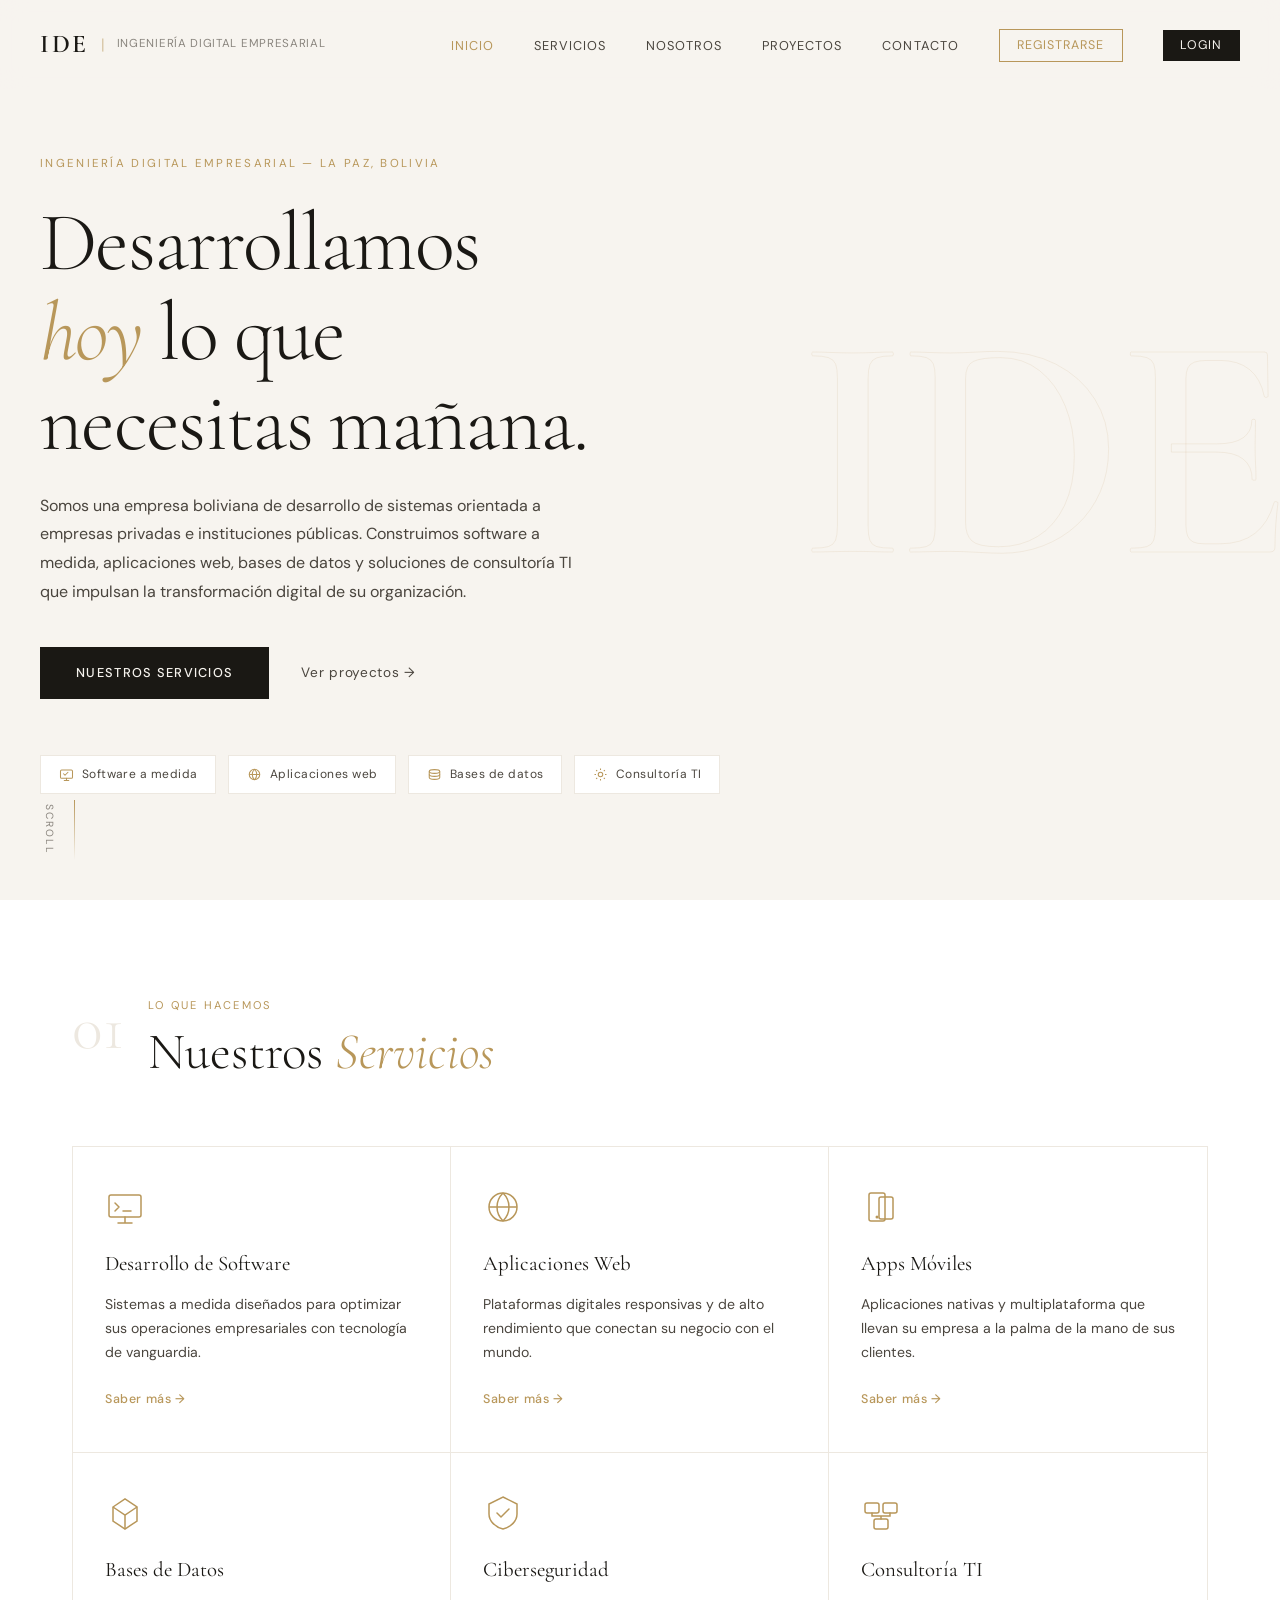
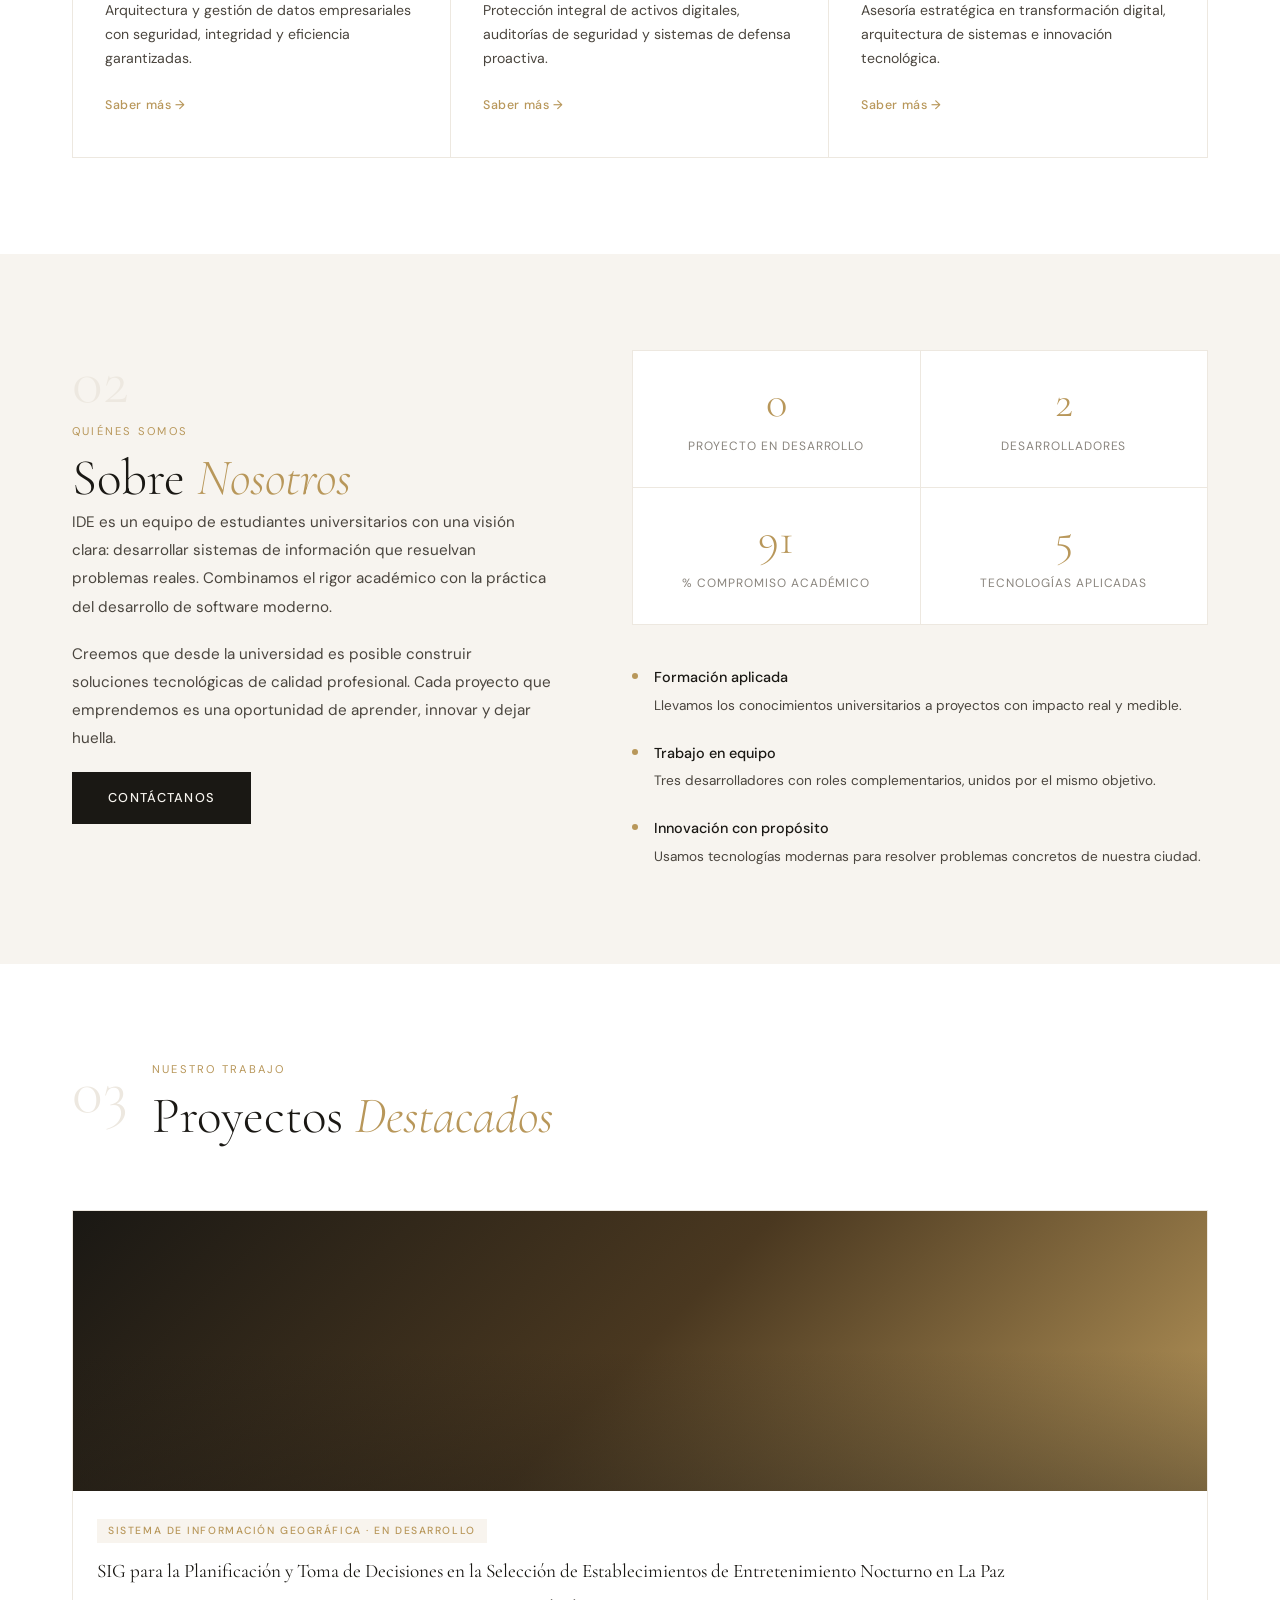
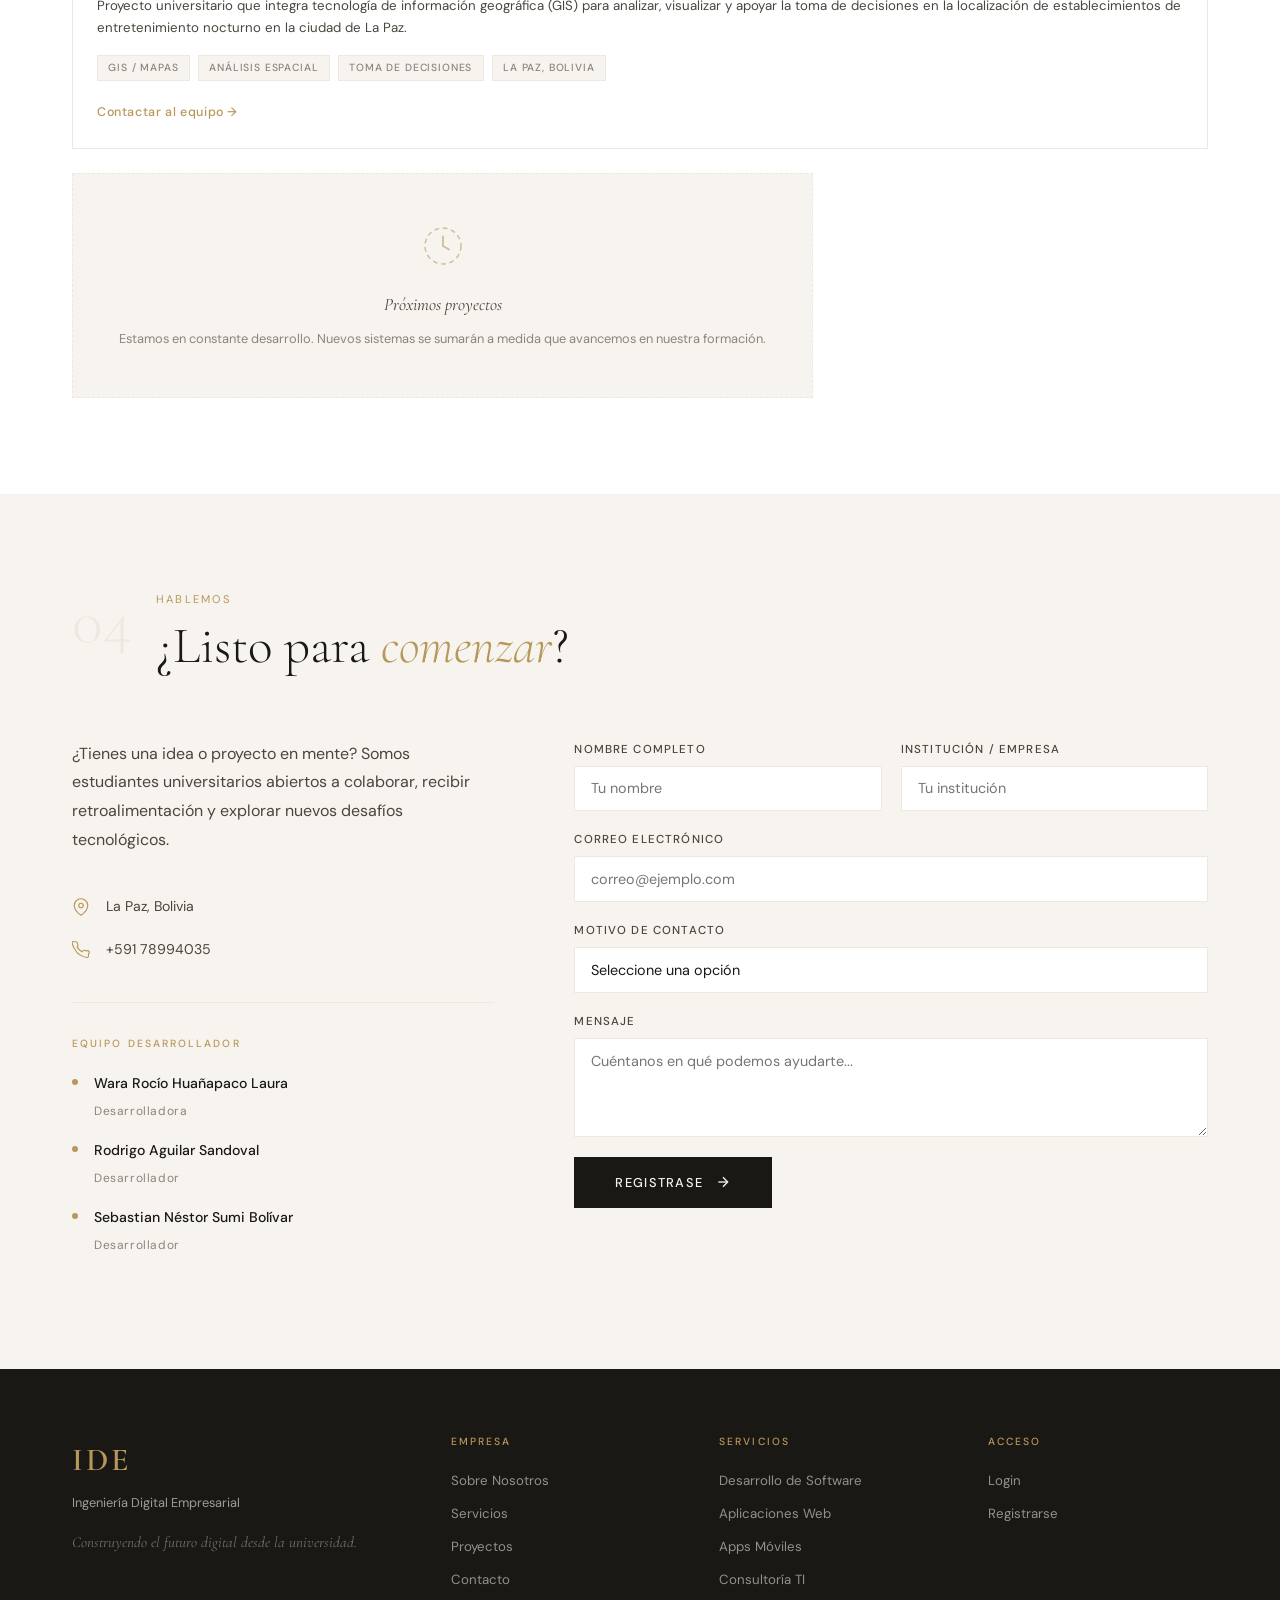
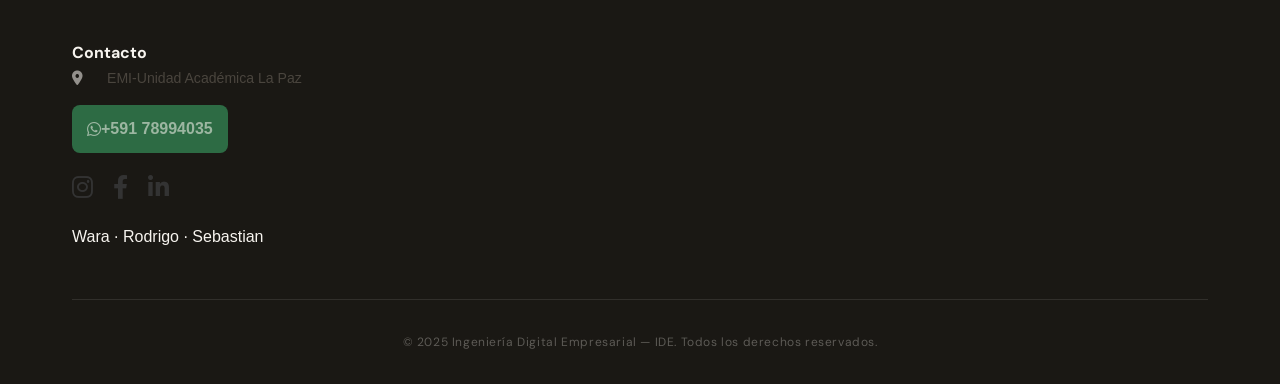
==== commit 2aa4cb02: "resuelvo conflictos merge Registro" ====
--- a/index.html
+++ b/index.html
@@ -8,6 +8,7 @@
   <link rel="preconnect" href="https://fonts.googleapis.com">
   <link rel="preconnect" href="https://fonts.gstatic.com" crossorigin>
   <link href="https://fonts.googleapis.com/css2?family=Cormorant+Garamond:ital,wght@0,300;0,400;0,600;1,300;1,400&family=DM+Sans:wght@300;400;500&display=swap" rel="stylesheet">
+  <link rel="stylesheet" href="https://cdnjs.cloudflare.com/ajax/libs/font-awesome/6.0.0/css/all.min.css">
 </head>
 <body>
 
@@ -42,7 +43,6 @@
     </button>
   </nav>
 
-  <!-- MENÚ MÓVIL -->
   <div class="mobile-menu" id="mobileMenu">
     <ul>
       <li><a href="#inicio" class="mobile-link">Inicio</a></li>
@@ -55,7 +55,6 @@
     </ul>
   </div>
 
-  <!-- SECCIÓN HERO / INICIO -->
   <section class="hero" id="inicio">
     <div class="hero-bg-text">IDE</div>
     <div class="hero-content">
@@ -111,7 +110,6 @@
     </div>
   </section>
 
-  <!-- SECCIÓN SERVICIOS -->
   <section class="services" id="servicios">
     <div class="container">
       <div class="section-header">
@@ -174,7 +172,6 @@
     </div>
   </section>
 
-  <!-- SECCIÓN SOBRE NOSOTROS -->
   <section class="about" id="nosotros">
     <div class="container">
       <div class="about-grid">
@@ -203,7 +200,6 @@
     </div>
   </section>
 
-  <!-- SECCIÓN PORTAFOLIO / PROYECTOS -->
   <section class="portfolio" id="proyectos">
     <div class="container">
       <div class="section-header">
@@ -240,7 +236,6 @@
     </div>
   </section>
 
-  <!-- SECCIÓN CONTACTO -->
   <section class="contact" id="contacto">
     <div class="container">
       <div class="section-header">
@@ -270,7 +265,8 @@
             <div class="team-member"><span class="team-dot"></span><div><strong>Sebastian Néstor Sumi Bolívar</strong><span>Desarrollador</span></div></div>
           </div>
         </div>
-        <form class="contact-form" id="contactForm">
+
+        <form class="contact-form" id="contactForm" action="https://formspree.io/f/xaqlwlye" method="POST">
           <div class="form-row">
             <div class="form-group"><label for="nombre">Nombre completo</label><input type="text" id="nombre" name="nombre" placeholder="Tu nombre" required/></div>
             <div class="form-group"><label for="empresa">Institución / Empresa</label><input type="text" id="empresa" name="empresa" placeholder="Tu institución"/></div>
@@ -288,16 +284,20 @@
           </div>
           <div class="form-group"><label for="mensaje">Mensaje</label><textarea id="mensaje" name="mensaje" rows="4" placeholder="Cuéntanos en qué podemos ayudarte..."></textarea></div>
           <button type="submit" class="btn-submit">
-            <span>Enviar mensaje</span>
-            <svg viewBox="0 0 24 24" fill="none" stroke="currentColor" stroke-width="2"><line x1="5" y1="12" x2="19" y2="12"/><polyline points="12 5 19 12 12 19"/></svg>
+            <span>Registrase</span>
+            <svg viewBox="0 0 24 24" fill="none" stroke="currentColor" stroke-width="2">
+              <line x1="5" y1="12" x2="19" y2="12"/>
+              <polyline points="12 5 19 12 12 19"/>
+            </svg>
           </button>
-          <div class="form-success" id="formSuccess">✓ Mensaje enviado. Nos pondremos en contacto pronto.</div>
+          <div class="form-success" id="formSuccess" style="display: none;">
+            ✓ Mensaje enviado. Nos pondremos en contacto pronto.
+          </div>
         </form>
       </div>
     </div>
   </section>
 
-  <!-- FOOTER -->
   <footer class="footer">
     <div class="container">
       <div class="footer-top">
@@ -325,13 +325,34 @@
           </ul>
         </div>
         <div class="footer-links-group">
-          <h4>Acceso</h4>
+<h4>Acceso</h4>
           <ul>
             <li><a href="login.html">Login</a></li>
             <li><a href="registro.html">Registrarse</a></li>
-            <li>+591 78994035</li>
-            <li>Wara · Rodrigo · Sebastian</li>
           </ul>
+        </div>
+        <div>
+          <h4>Contacto</h4>
+          <div class="social-container">
+            <div class="contact-item">
+              <i class="fas fa-map-marker-alt"></i>
+              <span>
+                <a href="https://www.google.com/maps/search/?api=1&query=EMI+Irpavi+La+Paz+Bolivia" target="_blank" style="text-decoration: none; color: inherit;">
+                  EMI-Unidad Académica La Paz
+                </a>
+              </span>
+            </div>
+            <a href="https://wa.me/59178994035" target="_blank" class="social-button whatsapp">
+              <i class="fab fa-whatsapp"></i>
+              <span>+591 78994035</span>
+            </a>
+            <div class="social-icons">
+              <a href="TU_LINK_INSTAGRAM" target="_blank" title="Instagram"><i class="fab fa-instagram"></i></a>
+              <a href="TU_LINK_FACEBOOK" target="_blank" title="Facebook"><i class="fab fa-facebook-f"></i></a>
+              <a href="TU_LINK_LINKEDIN" target="_blank" title="LinkedIn"><i class="fab fa-linkedin-in"></i></a>
+            </div>
+            <a>Wara · Rodrigo · Sebastian</a>
+          </div>
         </div>
       </div>
       <div class="footer-bottom">
@@ -341,5 +362,38 @@
   </footer>
 
   <script src="js/main.js"></script>
+  <script>
+    const form = document.getElementById("contactForm");
+    const successMessage = document.getElementById("formSuccess");
+
+    async function handleSubmit(event) {
+      event.preventDefault();
+      const data = new FormData(event.target);
+      
+      const response = await fetch(event.target.action, {
+        method: form.method,
+        body: data,
+        headers: {
+          'Accept': 'application/json'
+        }
+      });
+
+      if (response.ok) {
+        successMessage.style.display = "block";
+        form.reset();
+      } else {
+        alert("Huy, hubo un problema al enviar. Inténtalo de nuevo.");
+      }
+    }
+
+    form.addEventListener("submit", handleSubmit);
+
+    const hamburger = document.getElementById('hamburger');
+    const mobileMenu = document.getElementById('mobileMenu');
+    
+    hamburger.addEventListener('click', () => {
+      mobileMenu.classList.toggle('active');
+    });
+  </script>
 </body>
 </html>
--- a/css/styles.css
+++ b/css/styles.css
@@ -1242,4 +1242,47 @@
   cursor: pointer;
   transition: background var(--transition);
 }
-.modal-btn:hover { background: var(--gold); border-color: var(--gold); }+.modal-btn:hover { background: var(--gold); border-color: var(--gold); }
+.social-container {
+  font-family: Arial, sans-serif;
+  display: flex;
+  flex-direction: column;
+  gap: 15px;
+}
+
+.social-button {
+  display: inline-flex;
+  align-items: center;
+  background-color: #2d6b44; /* Color WhatsApp */
+  color:rgba(247,244,239,0.55);
+  padding: 10px 15px;
+  border-radius: 8px;
+  text-decoration: none;
+  font-weight: bold;
+  transition: transform 0.2s;
+  width: fit-content;
+}
+
+.social-button:hover {
+  transform: scale(1.05);
+}
+
+.social-icons {
+  display: flex;
+  gap: 20px;
+  font-size: 24px;
+}
+
+.social-icons a {
+  color: #333;
+  transition: color 0.3s;
+}
+
+.social-icons a:hover {
+  color: #007bff; /* Color al pasar el mouse */
+}
+
+.contact-item i {
+  margin-right: 8px;
+  color: rgba(247,244,239,0.55);
+}
